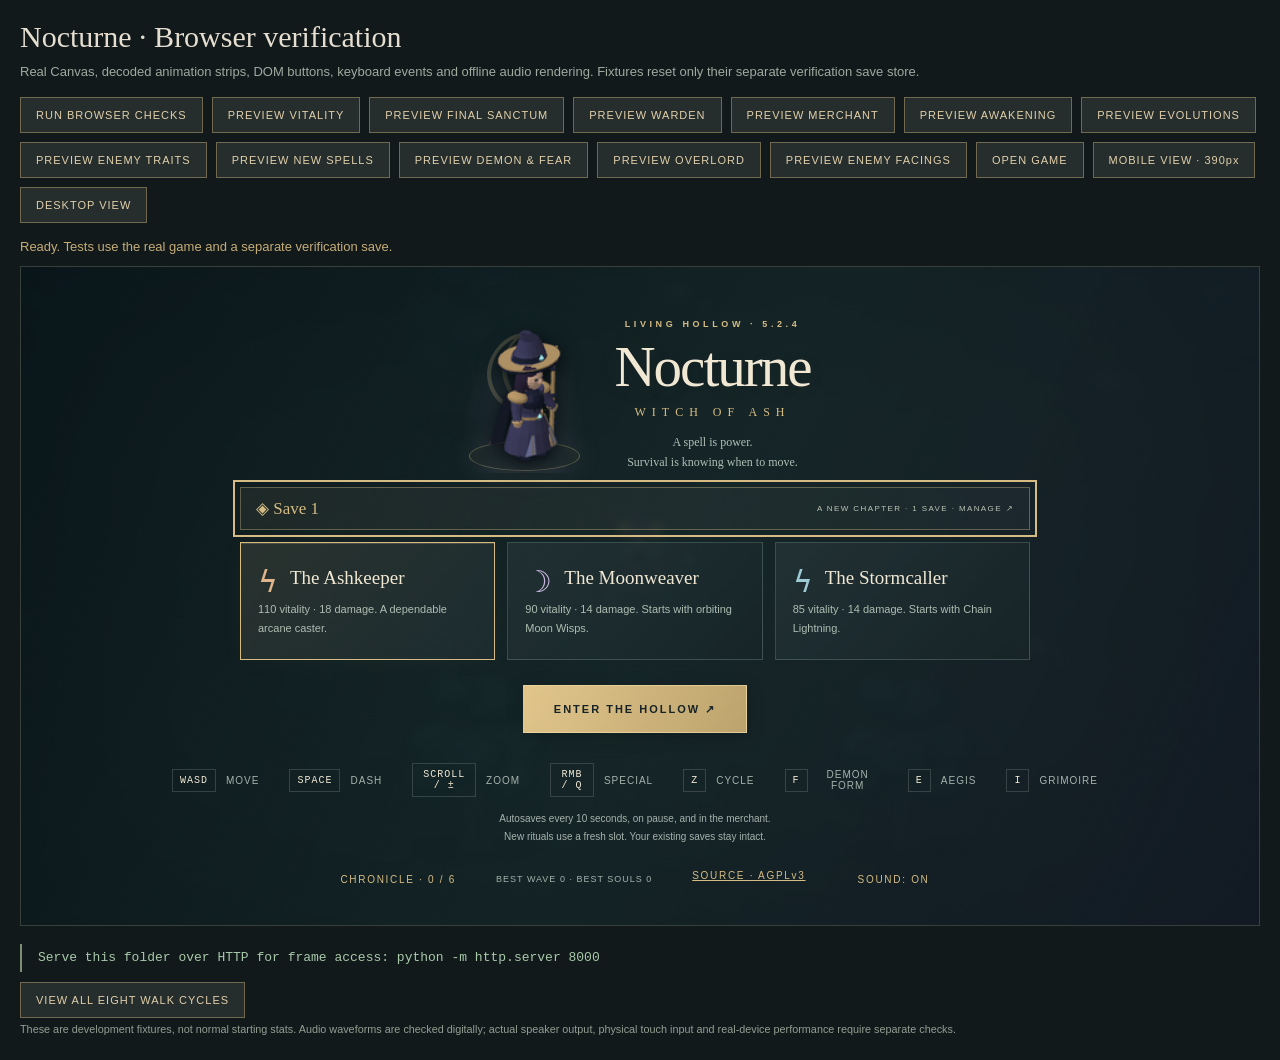
==== JSCanvasEdition/browser-tests.html @ c369306d "Version v5.2.4" ====
<!doctype html>
<html lang="en">
<meta charset="utf-8">
<meta name="viewport" content="width=device-width,initial-scale=1">
<title>Nocturne — Browser Verification</title>
<style>
*{box-sizing:border-box}body{margin:0;padding:20px;background:#12191b;color:#e5ded0;font:13px/1.6 Arial,sans-serif}main{max-width:1240px;margin:auto}h1{font:30px Georgia;margin:0 0 5px}p{color:#9fa99f;margin:8px 0}button,a{font:11px Arial;letter-spacing:1px;border:1px solid #c5ac7777;color:#e2cfaa;background:#252e2d;padding:11px 15px;cursor:pointer;text-decoration:none}button:disabled{opacity:.4;cursor:wait}button:focus-visible,a:focus-visible{outline:2px solid #d4b879;outline-offset:3px}.actions{display:flex;gap:9px;flex-wrap:wrap;margin:14px 0}iframe{display:block;width:100%;height:660px;border:1px solid #75826c55;background:#182020}#results{border-left:2px solid #7c8e76;padding:4px 16px;margin:18px 0;color:#a8c9aa;white-space:pre-wrap}#status{color:#c5ac77}small{color:#929f92}@media(max-width:700px){body{padding:12px}iframe{height:700px}}
</style>
<main>
<h1>Nocturne · Browser verification</h1>
<p>Real Canvas, decoded animation strips, DOM buttons, keyboard events and offline audio rendering. Fixtures reset only their separate verification save store.</p>
<div class="actions"><button id="run" disabled>RUN BROWSER CHECKS</button><button data-scene="vitality" disabled>PREVIEW VITALITY</button><button data-scene="sanctum" disabled>PREVIEW FINAL SANCTUM</button><button data-scene="boss" disabled>PREVIEW WARDEN</button><button data-scene="shop" disabled>PREVIEW MERCHANT</button><button data-scene="level" disabled>PREVIEW AWAKENING</button><button data-scene="evolved" disabled>PREVIEW EVOLUTIONS</button><button data-scene="enemies" disabled>PREVIEW ENEMY TRAITS</button><button data-scene="spells" disabled>PREVIEW NEW SPELLS</button><button data-scene="demon" disabled>PREVIEW DEMON & FEAR</button><button data-scene="overlord" disabled>PREVIEW OVERLORD</button><button data-scene="directions" disabled>PREVIEW ENEMY FACINGS</button><a href="index.html">OPEN GAME</a><button id="mobile-view">MOBILE VIEW · 390px</button><button id="desktop-view">DESKTOP VIEW</button></div>
<p id="status" role="status">Loading the game…</p>
<iframe id="arena" src="index.html#verification" title="Nocturne game verification frame"></iframe>
<pre id="results" aria-live="polite">Serve this folder over HTTP for frame access: python -m http.server 8000</pre>
<p><a href="walking-preview.gif" target="_blank" rel="noopener">VIEW ALL EIGHT WALK CYCLES</a></p>
<small>These are development fixtures, not normal starting stats. Audio waveforms are checked digitally; actual speaker output, physical touch input and real-device performance require separate checks.</small>
</main>
<script>
'use strict';
const frame=document.getElementById('arena'),run=document.getElementById('run'),status=document.getElementById('status'),output=document.getElementById('results');
let g,N,doc,win;
function setup(){
  g.reducedMotion=false;
  g.reset('moon');g.player.hp=g.player.maxHp=1000;g.player.gold=250;
  g.wave=5;g.waveDuration=50;g.waveTime=10;
  g.player.level=30;g.player.weapons=Object.fromEntries(N.SPELL_IDS.map(id=>[id,4]));
  g.player.relics=Object.fromEntries(Object.values(N.WEAPONS).map(w=>[w.relic,true]));
  g.enemies.length=0;g.hash.clear();g.combat.clear();g.state='playing';g.ui.hide();
}
function present(scene){
  setup();
  if(['demon','overlord','directions'].includes(scene)){
    g.wave=10;g.player.level=100;g.player.progress.demonTime=scene==='demon'?8:0;g.player.progress.essence=67;g.player.progress.special='soulstorm';
    const types=scene==='overlord'?['overlord','slime','slime','cultist','wraith','reaper']:['slime','skeleton','gargoyle','hound','cultist','wraith','reaper','warden'];
    types.forEach((type,i)=>{const a=i*Math.PI*2/types.length,e=new N.Enemy(g,type,Math.cos(a)*235,Math.sin(a)*155,++g.nextId,false,{level:type==='overlord'?118:60+i*3,tier:'regular',trait:'none'});e.phase=i*.7;e.gait=i*.6;e.terrified=scene==='demon'&&!e.boss;e.facing=['E','SE','S','SW','W','NW','N','NE'][i%8];e.moving=true;g.enemies.push(e);g.hash.insert(e);if(e.boss){g.boss=e;g.bossSpawned=true;}});
    if(scene==='demon'){g.abilities.begin();g.abilities.charge=1;g.combat.effect('slash',0,0,0,Math.PI,220,'#efb9da',.7);}
    g.state='paused';g.ui.hide();
  }
  else if(scene==='shop'){g.wave=4;g.ui.openShop();}
  else if(scene==='level'){g.player.weapons.nova=1;g.player.pendingLevels=1;g.ui.afterLevel='playing';g.ui.levelUp();}
  else if(scene==='enemies'||scene==='spells'){
    g.wave=9;g.player.level=15;g.boss=null;
    ['slime','skeleton','gargoyle','hound','cultist','skeleton'].forEach((type,i)=>{const e=new N.Enemy(g,type,Math.cos(i*1.03)*235,Math.sin(i*1.03)*150,++g.nextId,i===2,{level:[8,14,18,13,16,10][i],tier:i===2?'veteran':i===0?'fodder':'regular',trait:['none','armored','volatile','swift','mending','none'][i]});e.maxHp=e.hp=1200;if(i===3){e.windup=.4;e.chargeX=-1;}if(i===4)e.castTimer=.22;if(i===1)e.hitSquash=.08;g.enemies.push(e);g.hash.insert(e);});
    if(scene==='spells'){g.combat.meteor();g.combat.lance();g.combat.thorn();g.combat.rift();g.combat.areas.active.forEach(a=>a.age=a.kind==='meteor'?.42:.6);g.player.cast();}
    g.state='paused';g.ui.hide();
  }
  else{
    const boss=new N.Enemy(g,'warden',g.player.x+210,g.player.y-45,++g.nextId);g.enemies.push(boss);g.boss=boss;g.bossSpawned=true;
    for(let i=0;i<7;i++)g.enemies.push(new N.Enemy(g,i%2?'cultist':'hound',Math.cos(i)*240,Math.sin(i)*170,++g.nextId,i===0));
    for(const e of g.enemies)g.hash.insert(e);
    g.combat.hazard(-115,100,72,1.1,15,1.4);g.combat.hazards.active[0].age=.75;
    if(scene==='evolved'){g.combat.lightning();g.combat.nova();g.combat.updateWisps();}
    g.state='paused';g.ui.hide();
  }
  if(scene==='vitality'){g.state='playing';g.player.hp=40;g.player.maxHp=110;g.player.invulnerable=0;g.player.hurt(25);g.player.heal(5);g.state='paused';}
  if(scene==='sanctum'){g.state='playing';g.sanctum=null;g.boss=null;g.enemies=[];g.waveTime=g.waveDuration;N.Sanctum.create(g);g.player.x=g.sanctum.x-160;g.player.y=g.sanctum.y;N.Sanctum.update(g);g.boss.spawnDelay=0;g.boss.guardian.cooldown=0;N.FinalGuardian.begin(g,g.boss);g.abilities.shield();g.camera.x=g.player.x;g.camera.y=g.player.y;g.state='paused';}
  g.needsDraw=true;g.draw();g.ui.hudFrame=3;g.ui.updateHUD();
  status.textContent=`Preview: ${scene}. Frozen fixtures keep the scene visible.`;
}
function key(code,type='keydown'){win.dispatchEvent(new win.KeyboardEvent(type,{code,bubbles:true,cancelable:true}));}
function check(condition,message){if(!condition)throw new Error(message);}
run.onclick=async()=>{
  run.disabled=true;
  g.save.data.slots=[g.save.slot(1)];g.save.data.activeSlotId=1;g.save.data.nextSlotId=2;g.save.write();
  const results=[];let passed=0,failed=0;
  const test=(name,fn)=>{try{fn();passed++;results.push('PASS '+name);}catch(error){failed++;results.push('FAIL '+name+' — '+error.message);}};
  const testAsync=async(name,fn)=>{try{await fn();passed++;results.push('PASS '+name);}catch(error){failed++;results.push('FAIL '+name+' — '+error.message);}};
  test('58 actual images decode',()=>check(Object.values(g.images).length===58&&Object.values(g.images).every(im=>im.naturalWidth>0),'Image decode failed'));
  test('starting coven buttons',()=>{g.ui.title();doc.querySelector('[data-coven="storm"]').click();doc.querySelector('#begin').click();check(g.player.coven==='storm'&&g.player.weapons.lightning===1,'Wrong starting witch');});
  test('real keyboard movement and dash',()=>{g.reset();key('KeyD');g.player.update(1/60);key('KeyD','keyup');check(g.player.x>0&&g.player.facing==='E','Movement failed');key('Space');key('Space','keyup');check(g.player.dashTimer>0&&g.stats.dashes===1,'Dash failed');});
  test('pause and resume buttons',()=>{key('Escape');check(g.state==='paused'&&doc.querySelector('#resume'),'Pause did not open');doc.querySelector('#resume').click();check(g.state==='playing','Resume failed');});
  test('three level cards apply exactly one gift',()=>{g.reset();g.addXP(8);g.ui.levelUp();check(doc.querySelectorAll('[data-choice]').length===3,'Expected 3 cards');doc.querySelector('[data-choice="0"]').click();check(g.player.pendingLevels===0&&g.player.upgrades.length===1,'Gift was lost or duplicated');});
  test('grimoire preserves pending choices',()=>{g.addXP(g.player.xpNeeded);g.ui.levelUp();const ids=g.ui.choices.map(c=>c.id).join(',');key('KeyI');check(doc.querySelectorAll('.spell-entry').length===12,'Missing spell descriptions');key('Escape');check(g.state==='levelup'&&ids===g.ui.choices.map(c=>c.id).join(','),'Cards changed while reading');doc.querySelector('[data-choice="0"]').click();});
  test('merchant lock survives real reroll click',()=>{g.player.gold=500;g.ui.openShop();doc.querySelector('[data-lock="0"]').click();const id=g.ui.slots[0].item.id,price=g.ui.slots[0].price;doc.querySelector('[data-reroll]').click();check(g.ui.slots[0].item.id===id&&g.ui.slots[0].price===price&&g.ui.slots[0].locked,'Lock failed');});
  test('real purchase button debits once and sells its slot',()=>{const before=g.player.gold,price=g.ui.slots[1].price;doc.querySelector('[data-buy="1"]').click();check(g.player.gold===before-price&&g.ui.slots[1].item===null,'Purchase failed');check(!doc.querySelector('[data-buy="1"]'),'Sold slot can still be bought');});
  test('merchant save survives reconstruction',()=>{if(!g.save.available)return;const gold=g.player.gold,id=g.ui.slots[0].item.id;g.save.data=new N.SaveStore().data;check(g.continueRun()&&g.state==='shop'&&g.player.gold===gold&&g.ui.slots[0].item.id===id,'Checkpoint mismatch');});
  test('start-next-wave DOM button',()=>{const wave=g.wave;doc.querySelector('[data-start]').click();check(g.wave===wave+1&&g.state==='playing'&&g.ui.overlay.hidden,'Wave did not begin');});
  test('all twelve evolved spells render with real canvas',()=>{setup();for(const id of Object.keys(g.player.weapons))check(g.player.evolved(id),'Missing evolution');const e=new N.Enemy(g,'warden',130,0,++g.nextId);g.enemies.push(e);g.hash.insert(e);g.combat.fire(e);g.combat.lightning();g.combat.nova();g.combat.updateWisps();g.combat.update(.016);g.draw();check(g.stats.damage>0,'Spells did not hit');});
  test('Warden health HUD and telegraph draw',()=>{present('boss');check(!doc.querySelector('#boss-hud').hidden&&doc.querySelector('#boss-hp').textContent.includes('/'),'Boss HUD missing');check(g.combat.hazards.active.length===1,'Hazard missing');});
  test('low quality and reduced motion controls',()=>{g.state='playing';g.ui.pause();const old=g.quality;doc.querySelector('#quality').click();check(g.quality!==old,'Quality unchanged');const reduced=g.reducedMotion;doc.querySelector('#effects').click();check(g.reducedMotion!==reduced,'Motion setting unchanged');});
  test('death summary preserves the same chapter and wave on retry',()=>{g.state='playing';const wave=g.wave;g.player.gold=101;g.die();check(doc.querySelector('.damage-report')&&doc.querySelector('#retry'),'Summary missing');doc.querySelector('#retry').click();check(g.wave===wave&&g.waveTime===0&&g.player.gold===50&&g.state==='playing','Retry failed');g.ui.title();doc.querySelector('#chronicle').click();check(doc.querySelectorAll('.achievement').length===6,'Chronicle missing');});
  test('eight-direction packed atlas clips draw correctly',()=>{
    g.reducedMotion=false;g.reset();
    for(const [direction,x,y] of [['N',0,-1],['NE',1,-1],['E',1,0],['SE',1,1],['S',0,1],['SW',-1,1],['W',-1,0],['NW',-1,-1]]){
      g.input.x=x;g.input.y=y;g.player.update(.09);const sheet=g.images['witch_atlas_'+direction];
      check(sheet.naturalWidth===2304&&sheet.naturalHeight===128,'Wrong strip dimensions');check(g.player.facing===direction&&g.player.walkFrame>=0,'Facing or frame failed');g.draw();
    }
    g.input.clear();g.player.update(.01);check(g.player.walkFrame===-1,'Idle did not return');
  });
  test('dash echoes, dust, corpse and new spell effects render',()=>{
    setup();g.player.dash();g.player.update(.016);g.combat.dust(10,20);
    const e=new N.Enemy(g,'skeleton',90,0,++g.nextId);g.combat.remains(e);
    for(const kind of ['muzzle','impact','rune','pickup'])g.combat.effect(kind,0,-20,0,0,22,'#ebd9b6',.4);
    g.draw();check(g.combat.remnants.active.length>=3,'Missing transient art');
  });
  test('real volume slider and ambience control persist',()=>{
    g.state='playing';g.ui.pause();const slider=doc.querySelector('#volume');check(slider,'Volume slider missing');slider.value='37';slider.dispatchEvent(new win.Event('input',{bubbles:true}));
    check(g.combat.audioEngine.volume===.37,'Volume was not applied');const old=g.combat.audioEngine.ambience;doc.querySelector('#ambience').click();check(g.combat.audioEngine.ambience!==old,'Ambience unchanged');
    if(g.save.available)check(new N.SaveStore().data.settings.volume===.37,'Volume was not saved');
  });
  test('reduced motion suppresses animated walking and dash ghosts',()=>{
    g.reducedMotion=true;g.state='playing';g.combat.clear();g.input.x=1;g.player.update(.1);g.combat.ghost(g.player);g.combat.dust(0,0);
    check(g.player.walkFrame===-1&&g.combat.remnants.active.length===0,'Motion preference was ignored');g.draw();g.input.clear();
  });
  test('save manager creates an independent slot without replacing the previous ritual',()=>{
    g.reset('storm');g.player.gold=71;g.checkpoint('wave');const old=g.save.active.id;g.ui.title();doc.querySelector('#saves').click();
    check(doc.querySelectorAll('.save-card').length===g.save.data.slots.length,'Slots missing');doc.querySelector('#new-save').click();
    check(g.save.active.id!==old&&g.save.data.checkpoint===null,'New slot reused the old world');
    doc.querySelector('#saves').click();doc.querySelector(`[data-select-save="${old}"]`).click();
    check(g.player.gold===71&&g.player.coven==='storm','Wrong ritual restored');
  });
  test('rename escapes markup and typing does not trigger game shortcuts',()=>{
    g.ui.pause();g.ui.title();g.ui.saves();const id=g.save.active.id;
    doc.querySelector(`[data-rename-save="${id}"]`).click();const input=doc.querySelector('#name-'+id);input.value='<b>Save WASD 1</b>';
    input.dispatchEvent(new win.KeyboardEvent('keydown',{code:'KeyI',bubbles:true}));check(g.state==='saves','Typing opened a game menu');
    doc.querySelector(`[data-apply-name="${id}"]`).click();check(doc.querySelector('.save-card.active h3').textContent==='<b>Save WASD 1</b>','Name changed');check(!doc.querySelector('.save-card.active h3 b'),'Name interpreted as markup');
    g.save.rename(id,'Save '+id);
  });
  test('camera buttons, zoom slider and scroll retain fixed spell ranges',()=>{
    g.reset();g.setZoom(1);g.ui.hudFrame=3;g.ui.updateHUD();doc.querySelector('#zoom-out').click();check(g.userZoom===.9,'Zoom out failed');
    doc.querySelector('#zoom-in').click();check(g.userZoom===1,'Zoom in failed');
    doc.querySelector('#game').dispatchEvent(new win.WheelEvent('wheel',{deltaY:100,cancelable:true}));check(g.userZoom===.92,'Scroll failed');
    g.ui.pause();const slider=doc.querySelector('#camera-zoom');slider.value='65';slider.dispatchEvent(new win.Event('input',{bubbles:true}));check(g.userZoom===.65,'Slider failed');
    check(N.BALANCE.boltRange===430,'Camera modified spell range');g.setZoom(1);
  });
  test('paused world snapshot restores foes, loot and active hazard clocks',()=>{
    g.reset();g.nextId=1;const enemy=new N.Enemy(g,'cultist',140,80,1);enemy.hp=17;g.enemies=[enemy];g.loot=[new N.Loot(g,'gold',50,60,3)];
    g.waveTime=12.5;g.combat.hazard(20,20,65,1.35,20,1.15);g.combat.hazards.active[0].age=.75;g.ui.pause();
    check(g.save.validCheckpoint(g.save.data.checkpoint),'Snapshot invalid');g.enemies=[];g.loot=[];g.combat.clear();g.continueRun();
    check(g.waveTime===12.5&&g.enemies[0].hp===17&&g.loot.length===1&&g.combat.hazards.active[0].age===.75,'World changed across load');
  });
  test('cast clip has arm poses, hurt priority and real canvas crops',()=>{
    g.reset();g.player.cast();check(g.player.animator.state==='cast','Cast clip missing');g.player.update(.09);check(g.player.animator.frame>=12,'Wrong clip crop');g.draw();
    g.player.invulnerable=0;g.player.hurt(1);g.player.cast();check(g.player.animator.state==='hurt','Cast interrupted a hurt pose');g.draw();
  });
  await testAsync('a real JSON backup file imports into a new slot',async()=>{
    g.reset();g.ui.pause();const slot=g.save.active,before=g.save.data.slots.length;
    const backup=JSON.stringify({schema:3,slots:[slot]});g.ui.saves();
    const input=doc.querySelector('#save-file'),transfer=new win.DataTransfer();transfer.items.add(new win.File([backup],'ritual.json',{type:'application/json'}));input.files=transfer.files;
    input.dispatchEvent(new win.Event('change',{bubbles:true}));
    for(let i=0;i<60&&g.save.data.slots.length===before;i++)await new Promise(resolve=>win.requestAnimationFrame(resolve));
    check(g.save.data.slots.length===before+1,'Backup did not create a slot');check(g.save.active.id!==slot.id,'Backup replaced its source slot');
    check(g.save.data.slots.find(s=>s.id===slot.id).checkpoint.player.gold===g.save.active.checkpoint.player.gold,'Imported finances changed');
  });
  test('level 14 offers Abyss Rift and learning activates it immediately',()=>{
    g.reset();g.player.level=14;g.player.pendingLevels=1;g.ui.afterLevel='playing';g.ui.levelUp();const index=g.ui.choices.findIndex(c=>c.weapon==='rift');check(index>=0,'New spell not offered');
    doc.querySelector(`[data-choice="${index}"]`).click();check(g.player.weapons.rift===1&&g.player.progress.equipped.includes('rift'),'Spell did not activate');
  });
  test('merchant refill replaces all sold slots with real purchasable stock',()=>{
    g.reset();g.player.level=40;g.player.gold=5000;g.ui.openShop();for(let i=0;i<4;i++)doc.querySelector(`[data-buy="${i}"]`).click();check(g.ui.slots.every(s=>!s.item),'Purchase did not clear slots');
    const before=g.player.gold,cost=g.ui.refillCost();doc.querySelector('[data-refill]').click();check(g.player.gold===before-cost&&g.ui.slots.every(s=>s.item),'Refill failed');check(doc.querySelectorAll('[data-buy]').length===4,'Refilled stock not rendered');
  });
  test('bestiary and all twelve spell entries render real enemy art and traits',()=>{
    g.state='shop';g.ui.toggleGrimoire();check(doc.querySelectorAll('.spell-entry').length===12,'Missing spells');check(doc.querySelectorAll('.bestiary-grid article').length===9,'Missing enemy families');check(doc.querySelectorAll('.trait-list p').length===4,'Missing trait descriptions');g.ui.toggleGrimoire();
  });
  test('enemy state atlases and new spell areas render on Canvas',()=>{
    present('spells');check(g.combat.areas.active.length>=3,'New spell fields missing');check(g.combat.effects.active.some(e=>e.kind==='lance'),'Beam missing');
    for(const e of g.enemies)check(g.images['enemy_atlas_'+e.type].naturalWidth===3168,'Enemy atlas wrong');g.draw();
  });
  test('all twelve learned spells coexist without an active spell limit',()=>{
    g.reset();g.player.level=40;for(const id of N.SPELL_IDS)g.player.upgradeWeapon(id);check(g.player.progress.equipped.length===12,'An active spell limit remains');
    g.player.damage=2000;g.player.projectileCount=40;g.player.attackInterval=.02;g.checkpoint('wave');check(g.continueRun(),'Large build did not load');check(g.player.damage===2000&&g.player.projectileCount===40&&g.player.attackInterval===.02,'Stats were capped on load');
  });
  test('level 100 encounter distribution matches 80 / 15 / 5 with correct bands',()=>{
    g.reset();g.player.level=100;g.wave=20;const counts={fodder:0,regular:0,veteran:0};
    for(let i=0;i<100;i++){const e=N.EnemyDirector.roll(g,i);counts[e.tier]++;if(e.tier==='fodder')check(e.level>=50&&e.level<=70,'Swarm too strong');if(e.tier==='veteran')check(e.level>=105&&e.level<=110,'Veteran band wrong');}
    check(counts.fodder===80&&counts.regular===15&&counts.veteran===5,'Distribution mismatch');
  });
  test('real right-pointer handlers charge and release an aimed slash',()=>{
    g.reset();g.player.critChance=0;const e=new N.Enemy(g,'gargoyle',120,0,++g.nextId);e.maxHp=e.hp=10000;g.enemies=[e];
    const canvas=doc.querySelector('#game'),r=canvas.getBoundingClientRect();canvas.dispatchEvent(new win.PointerEvent('pointerdown',{button:2,clientX:r.left+r.width*.8,clientY:r.top+r.height*.5,bubbles:true,cancelable:true}));
    check(g.abilities.charging,'Right-click did not charge');g.abilities.update(1.2);win.dispatchEvent(new win.PointerEvent('pointerup',{button:2,bubbles:true}));
    check(!g.abilities.charging&&g.player.progress.specialRemaining>0&&e.hp<10000,'Slash did not release');g.draw();
  });
  test('Q instant special and Z cycle respect shared cooldown',()=>{
    g.reset();g.player.level=16;key('KeyZ');key('KeyZ','keyup');check(g.player.progress.special==='frostfall','Cycle wrong');key('KeyQ');key('KeyQ','keyup');const recovery=g.player.progress.specialRemaining;check(recovery>0,'Q did not cast');key('KeyZ');key('KeyZ','keyup');key('KeyQ');key('KeyQ','keyup');check(g.player.progress.specialRemaining===recovery,'Switch bypassed recovery');
  });
  test('grimoire equips unlocked directed rituals through real buttons',()=>{
    g.reset();g.player.level=16;g.ui.toggleGrimoire();check(doc.querySelectorAll('[data-special]').length===3,'Missing rituals');doc.querySelector('[data-special="soulstorm"]').click();check(g.player.progress.special==='soulstorm'&&g.state==='grimoire','Equip failed');g.ui.toggleGrimoire();
  });
  test('Demon Witch form renders and frightens normal foes, bosses resist',()=>{
    present('demon');g.state='playing';const e=g.enemies.find(e=>!e.boss),boss=g.enemies.find(e=>e.boss),before=win.Nocturne.dist2(e,g.player);e.update(.1);boss.update(.1);check(e.terrified&&win.Nocturne.dist2(e,g.player)>before,'Fear did not reverse pursuit');check(!boss.terrified,'Boss fled');g.state='paused';g.draw();g.ui.hudFrame=3;g.ui.updateHUD();check(doc.querySelector('#form-label').textContent==='DEMON WITCH','Form meter missing');
  });
  test('Overlord model, crown HUD and minion portals draw correctly',()=>{
    present('overlord');g.boss.summonTimer=0;g.boss.update(.1);check(g.enemies.filter(e=>e.tier==='minion').length>=3,'Minions missing');g.ui.hudFrame=3;g.ui.updateHUD();check(doc.querySelector('#boss-phase').textContent==='ASH OVERLORD','Wrong boss label');g.draw();
  });
  test('new directed projectile spells render and preserve sources on reload',()=>{
    setup();g.combat.clear();const e=new N.Enemy(g,'warden',160,0,++g.nextId);e.hp=e.maxHp=1e8;g.enemies=[e];g.hash.clear();g.hash.insert(e);
    for(const id of ['rapid','cannon','burst','glacier'])g.combat.directedSpell(id);check(new Set(g.combat.projectiles.active.map(b=>b.source)).size===4,'Missing spell family');g.player.progress.demonTime=4;g.player.progress.specialRemaining=2;g.checkpoint('wave');check(g.continueRun(),'Save failed');check(g.player.progress.demonTime===4&&g.player.progress.specialRemaining===2,'Timers reset');g.draw();
  });
  await testAsync('idle audio is silent with ambience off and has no looping noise source',async()=>{
    const context=new win.OfflineAudioContext(2,11025,22050),engine=new N.AudioEngine(g);engine.setEnabled(true);engine.attach(context);engine.setAmbience(false);engine.transport(true);
    check(engine.ambientSources.every(node=>!node.loop),'Looping noise exists');const buffer=await context.startRendering();check(buffer.getChannelData(0).every(value=>Math.abs(value)<1e-8),'Idle audio contains noise');engine.dispose();
  });
  test('5.1 jewels bank without auto-transforming',()=>{g.reset();g.abilities.jewel(425);check(g.player.progress.essence===425&&g.player.progress.demonTime===0,'Banking failed');g.ui.hudFrame=3;g.ui.updateHUD();check(doc.querySelector('#form-text').textContent.includes('4 CHARGES'),'Stack counter missing');});
  test('5.1 real F key spends complete charges and applies stacked form',()=>{key('KeyF');key('KeyF','keyup');check(g.player.progress.essence===25&&g.player.progress.demonDuration===36&&g.player.progress.demonPower===2.4,'Manual form failed');});
  test('5.1 real UNLEASH button activates without auto-spending',()=>{g.reset();g.abilities.jewel(200);g.ui.hudFrame=3;g.ui.updateHUD();doc.querySelector('#demon-button').click();check(g.player.progress.demonTime===20&&g.player.progress.essence===0,'Unleash click failed');});
  test('5.1 health feedback stays readable in reduced motion and low quality',()=>{present('vitality');g.quality='low';g.reducedMotion=true;g.draw();check(g.player.healthEvents.some(e=>e.kind==='hurt')&&g.player.healthEvents.some(e=>e.kind==='heal'),'Missing health cues');g.ui.hudFrame=3;g.ui.updateHUD();check(doc.querySelector('#health-text').style.color!=='','Low health HUD missing');});
  test('5.1 timer creates sanctum and cannot open merchant early',()=>{g.reset();g.waveTime=g.waveDuration;g.update(.01);check(g.sanctum?.phase==='waiting'&&g.state==='playing'&&!g.boss,'Timer skipped hunt');g.draw();g.ui.hudFrame=3;g.ui.updateHUD();check(doc.querySelector('#timer').textContent==='SEEK SEAL','Objective missing');});
  test('5.1 entering sanctum summons one guardian; defeat opens merchant',()=>{g.player.x=g.sanctum.x;g.player.y=g.sanctum.y;g.update(.01);check(g.sanctum.phase==='fighting'&&g.enemies.filter(e=>e.boss).length===1,'Guardian missing or duplicated');g.boss.spawnDelay=0;g.boss.hit(1e9);g.update(.01);check(['shop','levelup'].includes(g.state),'Guardian did not finish wave');});
  test('5.1 sanctum and stacked form survive local save reconstruction',()=>{g.reset();g.abilities.jewel(425);g.abilities.transform();g.waveTime=g.waveDuration;g.update(.01);const x=g.sanctum.x;g.checkpoint('wave');check(g.continueRun()&&g.sanctum.x===x&&g.player.progress.demonDuration===36&&g.player.progress.essence===25,'World/form restore failed');});
  test('5.1 sanctum marker fits inside minimap and draws at both zoom extremes',()=>{for(const zoom of [.65,1.55]){g.setZoom(zoom);g.zoomFactor=zoom;g.applyZoom();const r=N.radarLayout(g),px=r.size/2+(g.sanctum.x-g.player.x)*r.scale,py=r.size/2+(g.sanctum.y-g.player.y)*r.scale;check(px>6&&px<r.size-6&&py>6&&py<r.size-6,'Objective clipped');g.draw();}});
  test('5.1.1 keyboard E raises the shield and HUD shows its charge',()=>{g.reset();key('KeyE');key('KeyE','keyup');g.ui.hudFrame=3;g.ui.updateHUD();check(g.player.progress.aegis>0&&doc.querySelector('#shield-button').disabled,'Shield missing');check(doc.querySelector('#shield-text').textContent.includes('SHIELD'),'Shield HUD missing');});
  test('5.1.1 real AEGIS button activates and cannot bypass recovery',()=>{g.reset();g.ui.hudFrame=3;g.ui.updateHUD();doc.querySelector('#shield-button').click();const value=g.player.progress.aegis;doc.querySelector('#shield-button').click();check(g.player.progress.aegis===value&&g.stats.shields===1,'Shield refreshed early');});
  test('5.1.2 every final sanctum budgets a whole-build Sovereign',()=>{g.reset();g.waveTime=g.waveDuration;N.Sanctum.create(g);g.player.x=g.sanctum.x;g.player.y=g.sanctum.y;N.Sanctum.update(g);const b=g.boss,dps=Math.exp(N.Difficulty.assess(g.player).logDps);check(b.guardian?.schema===3&&b.maxHp/dps>=32&&b.maxHp/dps<=47.01,'Wrong guardian budget');g.draw();});
  test('5.1.2 Sovereign warning and separate ward HUD render',()=>{const b=g.boss;b.spawnDelay=0;N.FinalGuardian.begin(g,b);g.draw();g.ui.hudFrame=3;g.ui.updateHUD();check(doc.querySelector('#boss-phase').textContent.includes('WARNING'),'Attack warning missing');b.guardian.action=null;b.guardian.windup=0;b.guardian.ward=b.guardian.wardMax/2;b.guardian.wardTime=2;g.ui.hudFrame=3;g.ui.updateHUD();check(!doc.querySelector('#guardian-ward').hidden,'Boss shield bar missing');g.draw();});
  test('5.1.2 shop power influences threat without changing the actual wave',()=>{g.reset();const wave=g.wave,before=N.Difficulty.assess(g.player).rating;g.player.damage*=10;g.player.projectileCount=8;N.Difficulty.start(g);g.ui.openShop();check(N.Difficulty.assess(g.player).rating>before&&g.wave===wave,'Power calculation failed');check(doc.querySelector('.stat-strip').textContent.includes('POWER'),'Merchant power missing');g.state='playing';g.ui.hide();g.draw();});
  test('5.1.2 new guardian warnings render through real Canvas',()=>{g.reset();g.waveTime=g.waveDuration;N.Sanctum.create(g);g.player.x=g.sanctum.x;g.player.y=g.sanctum.y;N.Sanctum.update(g);for(const index of [4,5,6]){g.boss.guardian.next=index;N.FinalGuardian.begin(g,g.boss);g.draw();g.boss.guardian.windup=0;N.FinalGuardian.cast(g,g.boss);g.draw();}check(g.boss.guardian.next===7,'New powers missing');});
  test('5.1.1 death Retry click keeps slot, build and wave while charging gold once',()=>{g.reset();g.wave=4;g.player.gold=101;g.player.weapons.bolt=7;const slot=g.save.active.id;g.die();check(g.save.validCheckpoint(g.save.data.checkpoint),'Recovery checkpoint invalid');doc.querySelector('#retry').click();check(g.wave===4&&g.waveTime===0&&g.player.gold===50&&g.player.weapons.bolt===7&&g.save.active.id===slot,'Recovery lost progress');check(!g.retryWave()&&g.player.gold===50,'Retry charged twice');});
  test('5.1.1 returning to title and Continue resumes a saved recovery',()=>{g.player.gold=81;g.die();doc.querySelector('#coven').click();doc.querySelector('#continue').click();check(g.player.gold===40&&g.wave===4&&g.waveTime===0&&g.player.hp===g.player.maxHp,'Saved recovery failed');});
  test('5.1.3 casting seal appears in HUD, disables special and preserves real shield button',()=>{g.reset();N.Warfare.silence(g);g.ui.hudFrame=3;g.ui.updateHUD();check(doc.querySelector('#special-button').disabled&&doc.querySelector('#special-text').textContent.includes('SEALED'),'Seal status missing');doc.querySelector('#shield-button').click();check(g.player.progress.aegis>0,'Aegis unavailable while sealed');g.draw();});
  test('5.1.3 strong guardian renders all eleven attack intents with real ritual atlases',()=>{g.reset();Object.assign(g.player,{level:30,damage:600,attackInterval:.1,projectileCount:16,maxHp:500,hp:500,armor:2});Object.assign(g.player.weapons,{rapid:4,cannon:3,lightning:4});N.Difficulty.start(g);g.waveTime=g.waveDuration;N.Sanctum.create(g);g.player.x=g.sanctum.x;g.player.y=g.sanctum.y;N.Sanctum.update(g);g.boss.spawnDelay=0;const seen=new Set();for(let i=0;i<11;i++){g.combat.clear();g.boss.guardian.next=i;N.FinalGuardian.begin(g,g.boss);seen.add(g.boss.guardian.action);g.boss.hitSquash=.12;g.draw();}check(seen.size===11&&g.images.enemy_ritual_overlord.naturalWidth>0,'Rituals missing');});
  test('5.1.3 Overlord reinforcements save the correct primary guardian',()=>{const id=g.boss.id;g.summonMinions(g.boss);check(g.enemies.some(e=>e.summonedBy&&e.type==='overlord'),'Commander missing');g.checkpoint('wave');check(g.continueRun()&&g.boss.id===id,'Primary guardian changed');g.draw();});
  test('5.1.3 outer seal is visible in the phase HUD',()=>{g.player.x=g.sanctum.x+g.sanctum.radius+200;N.FinalGuardian.update(g,g.boss,.01);g.ui.hudFrame=3;g.ui.updateHUD();check(doc.querySelector('#boss-phase').textContent.includes('OUTER SEAL'),'Outer seal missing');g.draw();});
  test('5.2 grimoire draws a read-only current-costume portrait',()=>{g.reset();g.player.level=160;for(const id of N.SPELL_IDS)g.player.weapons[id]=8;g.player.progress.demonTime=5;g.player.progress.demonPower=3;const x=g.player.x,y=g.player.y;g.ui.toggleGrimoire();const c=doc.querySelector('#regalia-preview');check(c?.width===300&&c.height===320,'Portrait missing');check(c.getContext('2d').getImageData(0,0,300,320).data.some((v,i)=>i%4===3&&v>0),'Portrait is blank');check(g.player.x===x&&g.player.y===y,'Portrait moved player');g.ui.toggleGrimoire();});
  test('5.2 all twelve equipment parts and eleven ritual regions coexist',()=>{check(N.Appearance.player(g.player).spells.length===12,'Missing visible spell kit');check(win.NOCTURNE_RITUAL_ATLAS.columns===33&&g.images.demon_atlas_S.naturalWidth>0,'New atlases missing');g.quality='low';g.reducedMotion=true;g.draw();});
  await testAsync('all 38 sound recipes render distinct, non-silent finite waveforms',async()=>{
    check(win.OfflineAudioContext,'Offline Web Audio unavailable');const signatures=new Set();
    for(const kind of Object.keys(N.AudioEngine.SOUNDS)){
      const context=new win.OfflineAudioContext(2,33075,22050),engine=new N.AudioEngine(g);engine.setEnabled(true);engine.attach(context);
      check(engine.play(kind),'Recipe did not schedule: '+kind);const buffer=await context.startRendering(),samples=buffer.getChannelData(0);
      let energy=0,peak=0,hash=2166136261;
      for(let i=0;i<samples.length;i++){const value=samples[i];check(Number.isFinite(value),'Invalid audio sample');energy+=value*value;peak=Math.max(peak,Math.abs(value));if(i%23===0)hash=Math.imul(hash^Math.round(value*1e7),16777619);}
      check(Math.sqrt(energy/samples.length)>1e-6,'Silent effect: '+kind);check(peak<=1,'Clipping: '+kind);signatures.add(hash);engine.dispose();
    }
    check(signatures.size===38,'Sound recipes produced duplicate waveforms');
  });
  test('5.2.2 right-click stays suppressed after a charging level-up',()=>{
    setup();g.player.progress.specialRemaining=0;g.abilities.begin();check(g.abilities.charging,'Charge did not start');
    g.player.pendingLevels=1;g.ui.afterLevel='playing';g.ui.levelUp();
    const choice=doc.querySelector('[data-choice]')||doc.querySelector('.choice');check(choice,'Level choice missing');
    const event=new win.MouseEvent('contextmenu',{bubbles:true,cancelable:true,button:2});
    choice.dispatchEvent(event);check(event.defaultPrevented,'Native context menu was not blocked above the canvas');
    const editable=doc.createElement('textarea');doc.body.append(editable);
    const editEvent=new win.MouseEvent('contextmenu',{bubbles:true,cancelable:true,button:2});editable.dispatchEvent(editEvent);editable.remove();check(!editEvent.defaultPrevented,'Editable clipboard menu was blocked');
    check(!g.abilities.charging,'Charge survived the level-up modal');
  });
  test('5.2.2 radar clamps distant targets while retaining local scale',()=>{
    setup();const before=N.radarLayout(g).scale;g.sanctum={x:1e9,y:-1e9,radius:330,phase:'waiting'};
    const layout=N.radarLayout(g),point=N.radarPoint(g,g.sanctum,layout);check(layout.scale===before&&point.offscreen,'Distant target collapsed map scale');
    check(point.x>=layout.x&&point.x<=layout.x+layout.size&&point.y>=layout.y&&point.y<=layout.y+layout.size,'Target left the minimap');g.draw();
  });
  test('5.2.3 automatic fire uses satellite origins and leaves body animation alone',()=>{
    setup();const p=g.player;p.weapons.rapid=p.weapons.cannon=8;p.projectileCount=1;g.time=2;
    g.enemies=[new N.Enemy(g,'warden',p.x+220,p.y,++g.nextId)];g.combat.clear();p.castTimer=0;p.animator.play('walk',{restart:true});
    for(const id of ['rapid','cannon']){const origin=N.Orbitals.origin(p,id);g.combat.directedSpell(id);const shot=g.combat.projectiles.active.find(b=>b.source===id);check(shot&&shot.x===origin.x&&shot.y===origin.y,'Wrong satellite muzzle: '+id);}
    check(p.castTimer===0&&p.animator.state==='walk','Automatic gun interrupted movement');g.draw();
    g.abilities.cancel();p.progress.specialRemaining=0;g.abilities.begin();g.abilities.release();check(p.castTimer>0&&p.animator.state==='cast','Deliberate special lost its gesture');
  });
  test('5.2.3 common emitters, speed cloth and rank colours render on real Canvas',()=>{
    setup();const e=new N.Enemy(g,'cultist',240,0,++g.nextId,false,{level:80,tier:'veteran',trait:'armored'});g.enemies=[e];g.combat.enemyShot(e.x,e.y,0,0,170,1,e,'hostile');const origin=N.Orbitals.origin(e,'hostile'),b=g.combat.hostile.active.at(-1);check(b.x===origin.x&&b.y===origin.y,'Hostile muzzle mismatch');
    const p=g.player;p.moving=true;p.speed=1400;g.reducedMotion=false;check(N.Motion.profile(p).strength>1,'Fast cloth did not strengthen');g.draw();check(N.Orbitals.cacheSize()>0&&N.Orbitals.cacheSize()<=160,'Satellite cache is unbounded or unused');
    check(N.Orbitals.color('cannon',1)!==N.Orbitals.color('cannon',5),'Rank colours are identical');g.reducedMotion=true;check(N.Motion.profile(p).strength===0,'Reduced motion did not stop cloth');g.draw();
  });
  test('5.2.4 allied and hostile field identities stay distinct on real Canvas',()=>{
    setup();g.combat.clear();g.combat.addArea('thorn',-75,0,100,.1,3,10);g.combat.addArea('rift',75,0,95,.2,2,10);g.combat.hazard(0,30,100,1,10,.3);g.draw();
    check(N.Fields.info(g.combat.areas.active[0]).effect==='DAMAGE + SLOW','Green field described as healing');check(N.Fields.info(g.combat.hazards.active[0],true).team==='DANGER','Enemy ownership missing');
    g.ui.toggleGrimoire();check(doc.querySelector('.field-guide')?.textContent.includes('does not heal'),'Field guide is missing');g.ui.toggleGrimoire();
  });
  test('5.2.4 dense allied fields preserve all real effects and every hostile warning',()=>{
    setup();g.combat.clear();for(let i=0;i<1500;i++)g.combat.addArea('thorn',i%7,i%9,100,.1,3,10);g.combat.hazard(0,0,180,.8,10,.3,{kind:'ring',inner:120,angle:0,gap:1});
    const before=JSON.stringify(g.combat.areas.active);g.quality='low';g.draw();check(N.Fields.plan(g).length<=6,'Friendly detail cap missing');check(g.combat.hazards.active.length===1&&JSON.stringify(g.combat.areas.active)===before,'Rendering removed real damage effects');
    check(!N.Fields.contains(g.combat.hazards.active[0],{x:150,y:0,radius:1}),'Open shock gap is marked unsafe');
  });
  test('5.2.4 each automatic school has its own animated mechanism and quality-safe origin',()=>{
    setup();check(new Set(N.SPELL_IDS.map(id=>N.Orbitals.behaviour(id).mode)).size===12,'Schools share a generic mechanism');
    const p=g.player;g.time=2;const before=N.Orbitals.origin(p,'cannon');g.reducedMotion=true;g.quality='low';const after=N.Orbitals.origin(p,'cannon');check(before.x===after.x&&before.y===after.y,'Quality changed the shot origin');g.draw();
  });
  output.textContent=results.join('\n')+`\n\n${passed} passed; ${failed} failed.`;status.textContent=`Browser checks: ${passed} passed; ${failed} failed.`;
  present('boss');status.textContent=`Browser checks: ${passed} passed; ${failed} failed. Warden fixture shown below.`;
  run.disabled=false;
};
document.getElementById('mobile-view').onclick=()=>{frame.style.width='390px';frame.style.maxWidth='100%';frame.style.height='760px';};
document.getElementById('desktop-view').onclick=()=>{frame.style.width='100%';frame.style.height='660px';};
for(const b of document.querySelectorAll('[data-scene]'))b.onclick=()=>present(b.dataset.scene);
frame.onload=()=>{
  let attempts=0;
  function ready(){
    try{
      win=frame.contentWindow;N=win.Nocturne;g=N?.game;doc=frame.contentDocument;
      if(g){run.disabled=false;for(const b of document.querySelectorAll('[data-scene]'))b.disabled=false;status.textContent='Ready. Tests use the real game and a separate verification save.';return;}
    }catch{status.textContent='Frame access requires HTTP. Serve this folder locally, then reload.';return;}
    if(attempts++<240)requestAnimationFrame(ready);else status.textContent='Game did not load; inspect the frame for an error.';
  }
  ready();
};
</script>
</html>
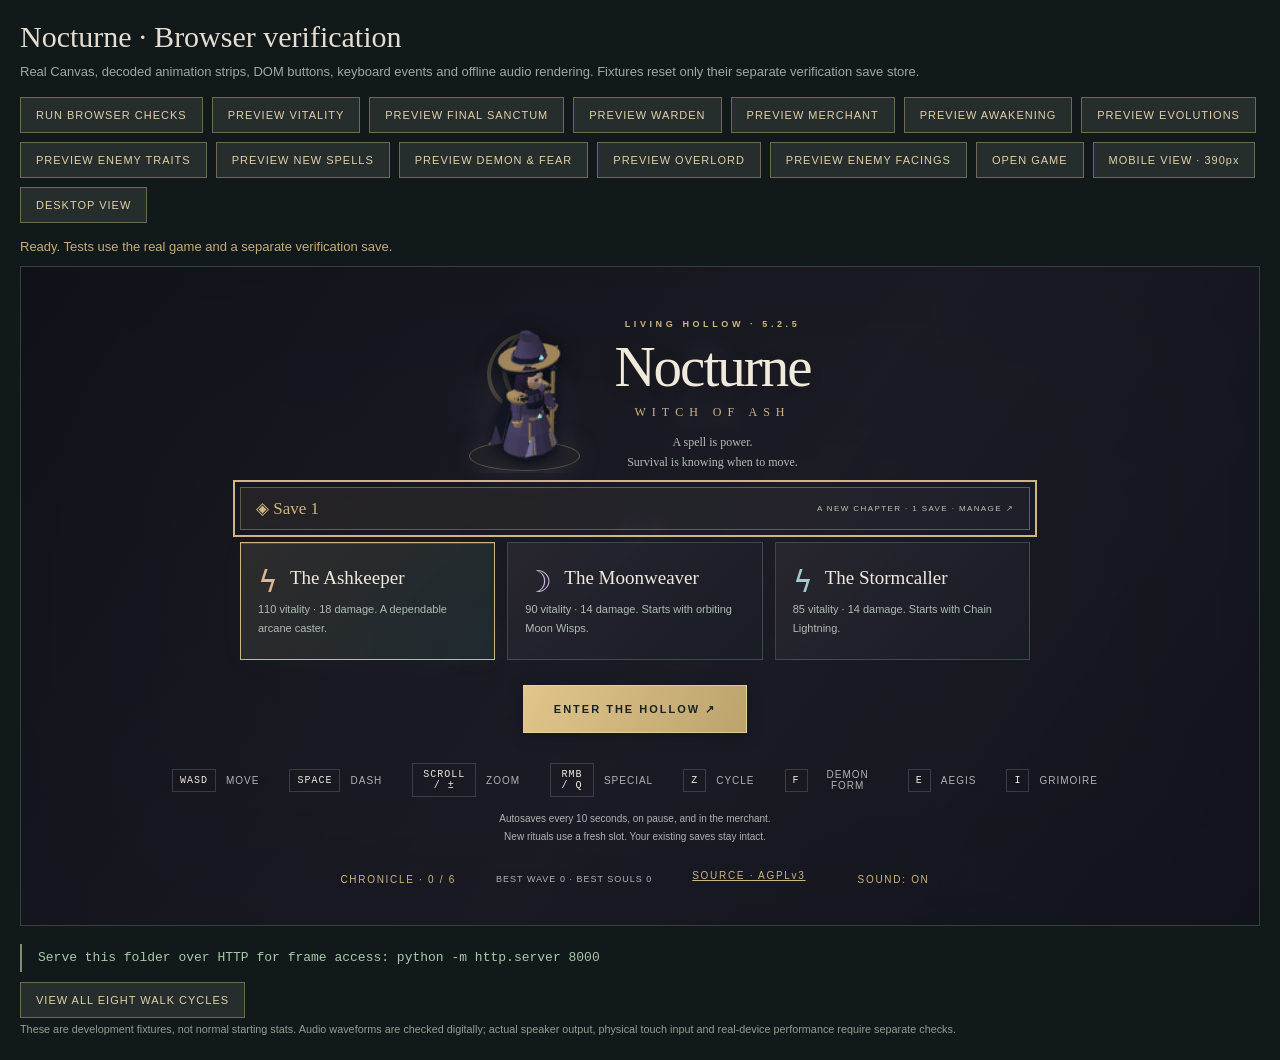
==== commit 9b09ef87: "Version v5.2.5" ====
--- a/JSCanvasEdition/browser-tests.html
+++ b/JSCanvasEdition/browser-tests.html
@@ -66,7 +66,7 @@
   const results=[];let passed=0,failed=0;
   const test=(name,fn)=>{try{fn();passed++;results.push('PASS '+name);}catch(error){failed++;results.push('FAIL '+name+' — '+error.message);}};
   const testAsync=async(name,fn)=>{try{await fn();passed++;results.push('PASS '+name);}catch(error){failed++;results.push('FAIL '+name+' — '+error.message);}};
-  test('58 actual images decode',()=>check(Object.values(g.images).length===58&&Object.values(g.images).every(im=>im.naturalWidth>0),'Image decode failed'));
+  test('55 active images decode (9 unused legacy walk strips stay unloaded)',()=>check(Object.values(g.images).length===55&&Object.values(g.images).every(im=>im.naturalWidth>0),'Image decode failed'));
   test('starting coven buttons',()=>{g.ui.title();doc.querySelector('[data-coven="storm"]').click();doc.querySelector('#begin').click();check(g.player.coven==='storm'&&g.player.weapons.lightning===1,'Wrong starting witch');});
   test('real keyboard movement and dash',()=>{g.reset();key('KeyD');g.player.update(1/60);key('KeyD','keyup');check(g.player.x>0&&g.player.facing==='E','Movement failed');key('Space');key('Space','keyup');check(g.player.dashTimer>0&&g.stats.dashes===1,'Dash failed');});
   test('pause and resume buttons',()=>{key('Escape');check(g.state==='paused'&&doc.querySelector('#resume'),'Pause did not open');doc.querySelector('#resume').click();check(g.state==='playing','Resume failed');});
@@ -156,7 +156,7 @@
   });
   test('enemy state atlases and new spell areas render on Canvas',()=>{
     present('spells');check(g.combat.areas.active.length>=3,'New spell fields missing');check(g.combat.effects.active.some(e=>e.kind==='lance'),'Beam missing');
-    for(const e of g.enemies)check(g.images['enemy_atlas_'+e.type].naturalWidth===3168,'Enemy atlas wrong');g.draw();
+    for(const e of g.enemies)check(g.images['enemy_atlas_'+e.type].naturalWidth===2048&&win.NOCTURNE_PACKING['enemy_atlas_'+e.type].rects.length===264,'Enemy atlas wrong');g.draw();
   });
   test('all twelve learned spells coexist without an active spell limit',()=>{
     g.reset();g.player.level=40;for(const id of N.SPELL_IDS)g.player.upgradeWeapon(id);check(g.player.progress.equipped.length===12,'An active spell limit remains');
@@ -253,19 +253,43 @@
     const p=g.player;p.moving=true;p.speed=1400;g.reducedMotion=false;check(N.Motion.profile(p).strength>1,'Fast cloth did not strengthen');g.draw();check(N.Orbitals.cacheSize()>0&&N.Orbitals.cacheSize()<=160,'Satellite cache is unbounded or unused');
     check(N.Orbitals.color('cannon',1)!==N.Orbitals.color('cannon',5),'Rank colours are identical');g.reducedMotion=true;check(N.Motion.profile(p).strength===0,'Reduced motion did not stop cloth');g.draw();
   });
-  test('5.2.4 allied and hostile field identities stay distinct on real Canvas',()=>{
+  test('5.2.5 allied and hostile field identities stay distinct on real Canvas',()=>{
     setup();g.combat.clear();g.combat.addArea('thorn',-75,0,100,.1,3,10);g.combat.addArea('rift',75,0,95,.2,2,10);g.combat.hazard(0,30,100,1,10,.3);g.draw();
     check(N.Fields.info(g.combat.areas.active[0]).effect==='DAMAGE + SLOW','Green field described as healing');check(N.Fields.info(g.combat.hazards.active[0],true).team==='DANGER','Enemy ownership missing');
     g.ui.toggleGrimoire();check(doc.querySelector('.field-guide')?.textContent.includes('does not heal'),'Field guide is missing');g.ui.toggleGrimoire();
   });
-  test('5.2.4 dense allied fields preserve all real effects and every hostile warning',()=>{
+  test('5.2.5 dense allied fields preserve all real effects and every hostile warning',()=>{
     setup();g.combat.clear();for(let i=0;i<1500;i++)g.combat.addArea('thorn',i%7,i%9,100,.1,3,10);g.combat.hazard(0,0,180,.8,10,.3,{kind:'ring',inner:120,angle:0,gap:1});
     const before=JSON.stringify(g.combat.areas.active);g.quality='low';g.draw();check(N.Fields.plan(g).length<=6,'Friendly detail cap missing');check(g.combat.hazards.active.length===1&&JSON.stringify(g.combat.areas.active)===before,'Rendering removed real damage effects');
     check(!N.Fields.contains(g.combat.hazards.active[0],{x:150,y:0,radius:1}),'Open shock gap is marked unsafe');
   });
-  test('5.2.4 each automatic school has its own animated mechanism and quality-safe origin',()=>{
+  test('5.2.5 each automatic school has its own animated mechanism and quality-safe origin',()=>{
     setup();check(new Set(N.SPELL_IDS.map(id=>N.Orbitals.behaviour(id).mode)).size===12,'Schools share a generic mechanism');
     const p=g.player;g.time=2;const before=N.Orbitals.origin(p,'cannon');g.reducedMotion=true;g.quality='low';const after=N.Orbitals.origin(p,'cannon');check(before.x===after.x&&before.y===after.y,'Quality changed the shot origin');g.draw();
+  });
+  test('5.2.5 lossless packed cells draw exact logical pixels in every facing',()=>{
+    g.reducedMotion=false;const c1=new win.OffscreenCanvas(96,128),c2=new win.OffscreenCanvas(96,128),a=c1.getContext('2d'),b=c2.getContext('2d'),dirs=win.NOCTURNE_ENEMY_ATLAS.directions;
+    for(const type of Object.keys(N.ENEMY_TYPES))for(let row=0;row<8;row++){a.clearRect(0,0,96,128);b.clearRect(0,0,96,128);N.drawEnemy(a,g.images,{type,game:g,facing:dirs[row]},0,0,96,128,'walk',.5);const r=win.NOCTURNE_PACKING['enemy_atlas_'+type].rects[row*33+8];b.drawImage(g.images['enemy_atlas_'+type],r[0],r[1],r[2],r[3],r[4],r[5],r[2],r[3]);const x=a.getImageData(0,0,96,128).data,y=b.getImageData(0,0,96,128).data;check(x.every((v,i)=>v===y[i]),type+' crop offsets differ');}
+  });
+  test('5.2.5 isolated cloth cache is finite across both forms, every facing and clip',()=>{
+    setup();g.reducedMotion=false;g.quality='high';g.time=8;const canvas=new win.OffscreenCanvas(200,240),c=canvas.getContext('2d');
+    for(const demon of [false,true])for(const facing of win.NOCTURNE_ENEMY_ATLAS.directions)for(const state of ['idle','walk','cast','hurt','dash']){const p=new N.Player(g);p.progress.demonTime=demon?8:0;p.facing=facing;p.moving=true;p.speed=700;p.animator.state=state;p.animator.time=.12;p.draw(c);}
+    check(N.Motion.cacheSize()>0&&N.Motion.cacheSize()<=24,'Cloth tiles exceed the cache bound');
+  });
+  test('5.2.5 twelve schools and five grades produce real distinct Canvas hulls',()=>{
+    const canvas=new win.OffscreenCanvas(80,80),c=canvas.getContext('2d'),fingerprints=new Set();for(const id of N.SPELL_IDS){const grades=new Set();for(const rank of [1,2,4,8,16]){c.clearRect(0,0,80,80);c.save();c.translate(40,40);N.Orbitals.preview(c,id,rank,2);c.restore();const bytes=c.getImageData(0,0,80,80).data;let hash=2166136261;for(let i=0;i<bytes.length;i++)hash=Math.imul(hash^bytes[i],16777619);grades.add(hash);if(rank===1)fingerprints.add(hash);}check(grades.size===5,id+' grades are identical');}check(fingerprints.size===12,'School silhouettes repeat');
+  });
+  test('5.2.5 grimoire live inspection leaves owned progression untouched',()=>{
+    setup();g.state='playing';g.ui.toggleGrimoire();const before=JSON.stringify(g.player.progress),spells=JSON.stringify(g.player.weapons);check(doc.querySelector('#module-preview')&&doc.querySelector('#field-preview')&&doc.querySelector('#close-grimoire-top'),'Inspection controls missing');for(const id of N.SPELL_IDS){doc.querySelector('#lab-spell').value=id;g.ui.drawBuildLab();}for(const id of ['thorn','veil','rift','meteor','circle','seal','ring']){doc.querySelector('#lab-field').value=id;g.ui.drawBuildLab();}check(before===JSON.stringify(g.player.progress)&&spells===JSON.stringify(g.player.weapons),'Preview changed real progression');doc.querySelector('#close-grimoire-top').click();check(g.state==='playing','Top return did not close grimoire');
+  });
+  test('5.2.5 dense field selection retains a near field at an adversarial pool index',()=>{
+    setup();g.combat.clear();for(let i=0;i<1500;i++)g.combat.addArea('thorn',1200+i,0,50,.1,3,1);const a=g.combat.areas.active[719];a.x=g.player.x;a.y=g.player.y;check(N.Fields.plan(g).some(item=>item.area===a),'Nearest field was skipped');
+  });
+  test('5.2.5 actual hazard pixels preserve safe inner hole and angular opening',()=>{
+    const canvas=new win.OffscreenCanvas(512,512),c=canvas.getContext('2d');const h={kind:'ring',x:256,y:256,radius:200,inner:140,angle:0,gap:1,age:1.1,delay:1,duration:1};N.Fields.hostile(c,g,h,false);const alpha=(x,y)=>c.getImageData(Math.round(x),Math.round(y),1,1).data[3];check(alpha(306,256)===0,'Safe inner hole filled');check(alpha(256+175*Math.cos(.15),256+175*Math.sin(.15))===0,'Safe angular opening filled');check(alpha(86,256)>0,'Dangerous annulus missing');
+  });
+  test('5.2.5 biome materials and artwork remain available with file-independent assets',()=>{
+    for(const key of ['ground','ground_ember','ground_moon','prop_charred','prop_brazier','prop_obelisk','prop_wall'])check(g.images[key]?.naturalWidth>0,key+' missing');for(const wave of [1,4,7]){g.wave=wave;g.draw();}check(g.landmarks.size<=96,'Landmark cache exceeded cap');
   });
   output.textContent=results.join('\n')+`\n\n${passed} passed; ${failed} failed.`;status.textContent=`Browser checks: ${passed} passed; ${failed} failed.`;
   present('boss');status.textContent=`Browser checks: ${passed} passed; ${failed} failed. Warden fixture shown below.`;
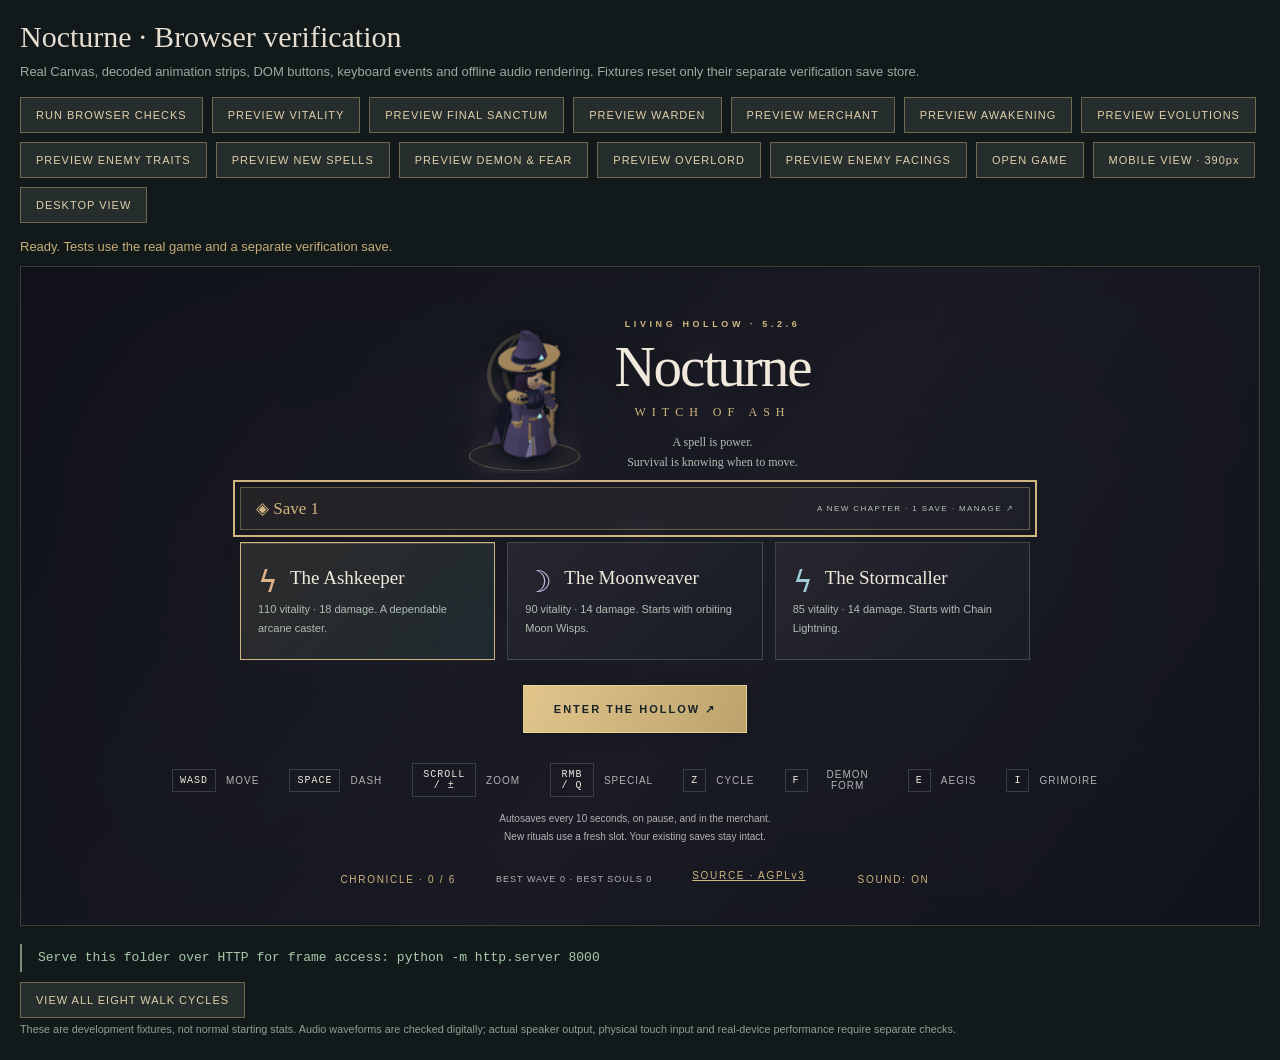
==== commit e372596d: "Version v5.2.6" ====
--- a/JSCanvasEdition/browser-tests.html
+++ b/JSCanvasEdition/browser-tests.html
@@ -291,6 +291,27 @@
   test('5.2.5 biome materials and artwork remain available with file-independent assets',()=>{
     for(const key of ['ground','ground_ember','ground_moon','prop_charred','prop_brazier','prop_obelisk','prop_wall'])check(g.images[key]?.naturalWidth>0,key+' missing');for(const wave of [1,4,7]){g.wave=wave;g.draw();}check(g.landmarks.size<=96,'Landmark cache exceeded cap');
   });
+  test('5.2.6 all nine solid families render in eight real facings',()=>{
+    setup();g.quality='high';g.reducedMotion=false;const canvas=new win.OffscreenCanvas(128,170),c=canvas.getContext('2d');for(const type of Object.keys(N.ENEMY_TYPES)){const shapes=new Set();for(const facing of win.NOCTURNE_ENEMY_ATLAS.directions){const e=new N.Enemy(g,type,64,150,222);e.scale=1;e.facing=facing;e.phase=e.gait=1.2;e.moving=true;c.clearRect(0,0,128,170);e.draw(c);const pixels=c.getImageData(0,0,128,170).data;let hash=2166136261;for(let i=0;i<pixels.length;i++)hash=Math.imul(hash^pixels[i],16777619);shapes.add(hash);}check(shapes.size===8,type+' directional art repeated');}
+  });
+  test('5.2.6 physical traits produce distinct real pixels and bounded cached surfaces',()=>{
+    setup();g.enemies=[];g.time=4;const canvas=new win.OffscreenCanvas(160,180),c=canvas.getContext('2d'),hashes=new Set();for(const trait of ['none','armored','swift','mending','volatile']){const e=new N.Enemy(g,'cultist',80,160,100,false,{level:40,tier:'regular',trait});e.scale=1;e.phase=e.gait=1.2;e.facing='SE';c.clearRect(0,0,160,180);e.draw(c);const bytes=c.getImageData(0,0,160,180).data;let h=2166136261;for(const v of bytes)h=Math.imul(h^v,16777619);hashes.add(h);}check(hashes.size===5,'Traits have identical artwork');for(let i=0;i<180;i++){const type=Object.keys(N.ENEMY_TYPES)[i%9],e=new N.Enemy(g,type,80,160,i,true,{level:[20,40,80,160][i%4],tier:'veteran',trait:['none','armored','swift','mending','volatile'][i%5]});e.scale=1;e.facing=win.NOCTURNE_ENEMY_ATLAS.directions[i%8];e.draw(c);}check(N.HostileVisuals.cacheSize()>0&&N.HostileVisuals.cacheSize()<=96,'Hostile regalia cache exceeded bound');const localDraw=c.drawImage.bind(c),surfaces=[];c.drawImage=(...args)=>{surfaces.push(args[0]);localDraw(...args);};for(const type of ['skeleton','cultist','wraith']){const e=new N.Enemy(g,type,0,0,99,false,{level:40,tier:'regular',trait:'armored'});e.scale=1;e.facing='SE';N.HostileVisuals.local(c,e);}c.drawImage=localDraw;check(surfaces[0]===surfaces[1]&&surfaces[1]!==surfaces[2],'Identical humanoid plates should share a surface; spectral geometry must remain separate');
+  });
+  test('5.2.6 body roles distinguish commander from principal Sovereign',()=>{
+    setup();const commander=new N.Enemy(g,'overlord',0,0,1,false,{level:80,tier:'overlord',trait:'armored'}),boss=new N.Enemy(g,'overlord',0,0,2);commander.summonedBy=77;commander.summonDepth=1;N.FinalGuardian.promote(g,boss);commander.scale=boss.scale=1;check(N.HostileVisuals.role(commander)==='commander'&&N.HostileVisuals.role(boss)==='sovereign','Role not derived from real ownership');const canvas=new win.OffscreenCanvas(140,170),c=canvas.getContext('2d'),snap=[];for(const e of [commander,boss]){c.clearRect(0,0,140,170);c.save();c.translate(70,145);N.HostileVisuals.local(c,e);c.restore();snap.push(Array.from(c.getImageData(0,0,140,170).data).join(','));}check(snap[0]!==snap[1],'Role geometry is identical');
+  });
+  test('5.2.6 eleven boss powers show preparation, imminent, activation and recovery without changing timers',()=>{
+    setup();g.enemies=[];const e=new N.Enemy(g,'overlord',160,-20,300);N.FinalGuardian.promote(g,e);e.guardian.tier=4;e.spawnDelay=0;g.boss=e;g.enemies.push(e);const q=e.guardian;for(const action of ['salvo','meteors','slash','aegis','soulring','riftstep','lances','starfall','crossfire','shockwave','voidseal'])for(const [stage,windup,release]of [['preparation',.7,0],['imminent',.1,0],['activation',0,.5],['recovery',0,.2]]){q.action=windup>0?action:null;q.lastAction=action;q.windup=windup;q.windupTotal=1;q.releaseTime=release;const before=JSON.stringify(q);check(N.HostileVisuals.state(e).stage===stage,action+' stage mismatch');g.draw();check(JSON.stringify(q)===before,'Drawing advanced attack timers');}
+  });
+  test('5.2.6 Hound sprite rows use the actual locked charge vector',()=>{
+    setup();g.reducedMotion=false;const e=new N.Enemy(g,'hound',0,0,2);e.facing='E';e.windup=.4;e.chargeX=0;e.chargeY=-1;const canvas=new win.OffscreenCanvas(96,128),c=canvas.getContext('2d'),draw=c.drawImage.bind(c);let crop=null;c.drawImage=(...a)=>{crop=a;draw(...a);};N.drawEnemy(c,g.images,e,0,0,96,128,'attack',.3);const row=win.NOCTURNE_ENEMY_ATLAS.directions.indexOf('N'),r=win.NOCTURNE_PACKING.enemy_atlas_hound.rects[row*33+13];check(crop[1]===r[0]&&crop[2]===r[1]&&e.facing==='E','Charge artwork changed the actor or selected a wrong direction');
+  });
+  test('5.2.6 320 actors, mixed traits and dense fields retain every hostile warning on both quality modes',()=>{
+    setup();g.combat.clear();g.enemies=[];for(let i=0;i<320;i++){const a=i*2.39996,r=100+i%18*23,e=new N.Enemy(g,Object.keys(N.ENEMY_TYPES)[i%9],Math.cos(a)*r,Math.sin(a)*r*.65,i+1,i%23===0,{level:80,tier:i%5===0?'veteran':'regular',trait:['none','armored','swift','mending','volatile'][i%5]});e.facing=win.NOCTURNE_ENEMY_ATLAS.directions[i%8];e.phase=e.gait=1.1;g.enemies.push(e);}for(let i=0;i<400;i++)g.combat.addArea(['thorn','rift','veil','meteor'][i%4],i%20*6-60,Math.floor(i/20)*4-40,75,.1,3,1);for(let i=0;i<24;i++)g.combat.hazard(Math.cos(i)*150,Math.sin(i)*110,80,.9,10,.3);const before=JSON.stringify(N.captureWorld(g));for(const quality of ['high','low']){g.quality=quality;g.draw();}g.reducedMotion=true;g.draw();check(g.enemies.length===320&&g.combat.hazards.active.length===24,'Visual limits removed enemies or attacks');check(before===JSON.stringify(N.captureWorld(g)),'Draw mutated the crowded world');check(N.HostileVisuals.cacheSize()<=96,'Crowd grew the surface cache');
+  });
+  test('5.2.6 hostile appearance, command ownership and real muzzle positions survive save restore',()=>{
+    setup();g.enemies=[];g.state='playing';g.time=5;g.waveTime=g.waveDuration;N.Sanctum.create(g);g.player.x=g.sanctum.x;g.player.y=g.sanctum.y;N.Sanctum.update(g);const e=g.boss;e.guardian.tier=4;g.summonMinions(e);const commander=g.enemies.find(x=>x.summonedBy===e.id&&x.type==='overlord');check(commander,'No actual commander was summoned');const id=commander.id,origin=N.Orbitals.origin(commander,'salvo'),grade=N.HostileVisuals.grade(commander);g.checkpoint('wave');check(g.continueRun(),'Restore failed');const restored=g.enemies.find(x=>x.id===id),after=N.Orbitals.origin(restored,'salvo');check(N.HostileVisuals.role(restored)==='commander'&&N.HostileVisuals.grade(restored)===grade,'Role or progression changed');check(origin.x===after.x&&origin.y===after.y,'Restore moved the muzzle');
+  });
   output.textContent=results.join('\n')+`\n\n${passed} passed; ${failed} failed.`;status.textContent=`Browser checks: ${passed} passed; ${failed} failed.`;
   present('boss');status.textContent=`Browser checks: ${passed} passed; ${failed} failed. Warden fixture shown below.`;
   run.disabled=false;
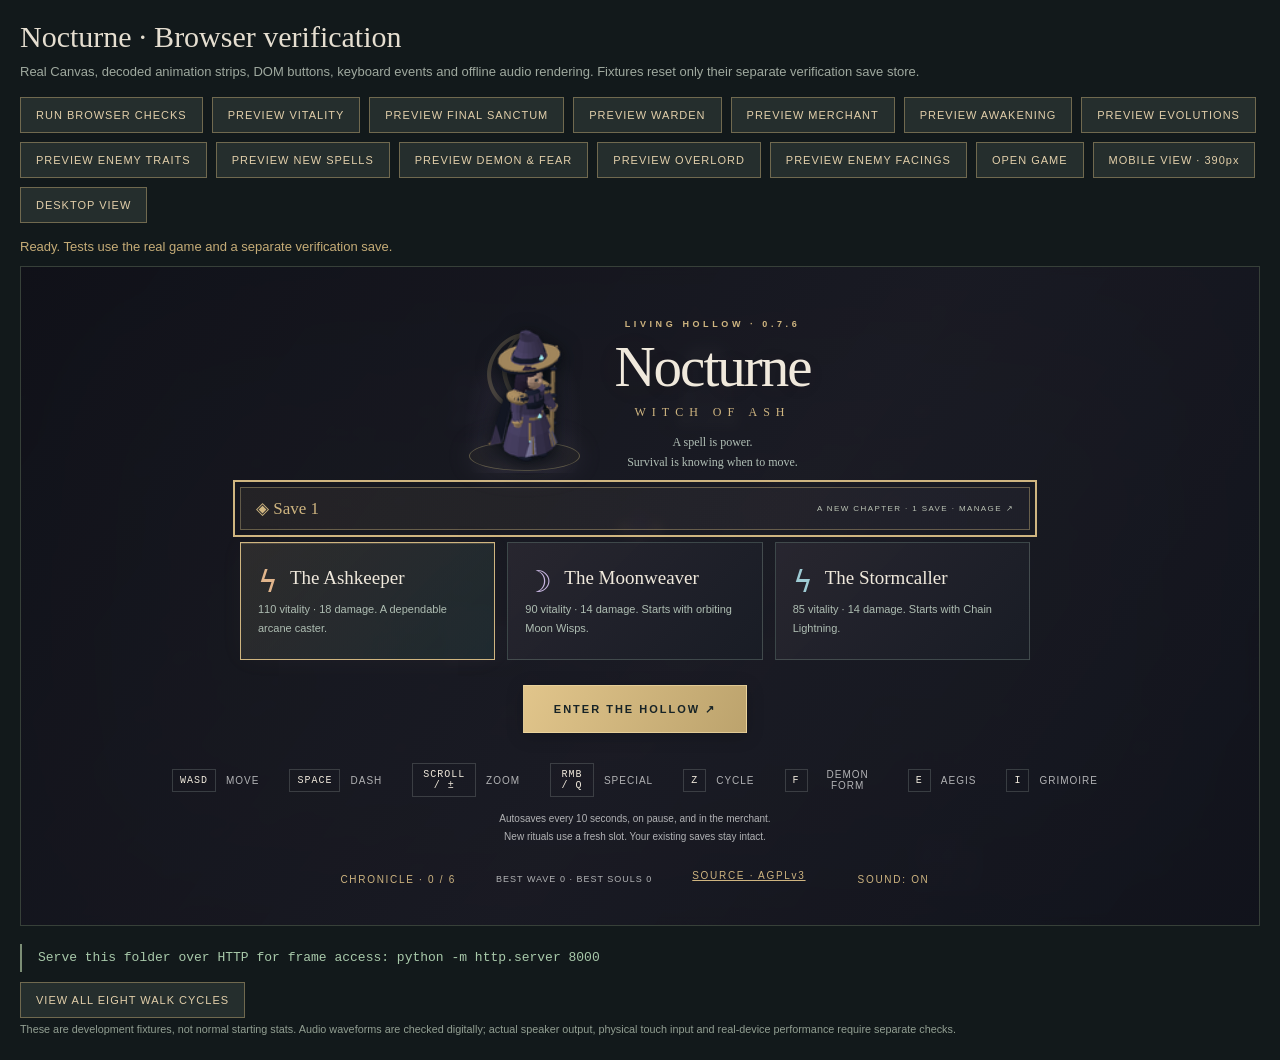
==== commit f49fca98: "Normalize development versions and refresh visual documentation" ====
--- a/JSCanvasEdition/browser-tests.html
+++ b/JSCanvasEdition/browser-tests.html
@@ -193,28 +193,28 @@
     const context=new win.OfflineAudioContext(2,11025,22050),engine=new N.AudioEngine(g);engine.setEnabled(true);engine.attach(context);engine.setAmbience(false);engine.transport(true);
     check(engine.ambientSources.every(node=>!node.loop),'Looping noise exists');const buffer=await context.startRendering();check(buffer.getChannelData(0).every(value=>Math.abs(value)<1e-8),'Idle audio contains noise');engine.dispose();
   });
-  test('5.1 jewels bank without auto-transforming',()=>{g.reset();g.abilities.jewel(425);check(g.player.progress.essence===425&&g.player.progress.demonTime===0,'Banking failed');g.ui.hudFrame=3;g.ui.updateHUD();check(doc.querySelector('#form-text').textContent.includes('4 CHARGES'),'Stack counter missing');});
-  test('5.1 real F key spends complete charges and applies stacked form',()=>{key('KeyF');key('KeyF','keyup');check(g.player.progress.essence===25&&g.player.progress.demonDuration===36&&g.player.progress.demonPower===2.4,'Manual form failed');});
-  test('5.1 real UNLEASH button activates without auto-spending',()=>{g.reset();g.abilities.jewel(200);g.ui.hudFrame=3;g.ui.updateHUD();doc.querySelector('#demon-button').click();check(g.player.progress.demonTime===20&&g.player.progress.essence===0,'Unleash click failed');});
-  test('5.1 health feedback stays readable in reduced motion and low quality',()=>{present('vitality');g.quality='low';g.reducedMotion=true;g.draw();check(g.player.healthEvents.some(e=>e.kind==='hurt')&&g.player.healthEvents.some(e=>e.kind==='heal'),'Missing health cues');g.ui.hudFrame=3;g.ui.updateHUD();check(doc.querySelector('#health-text').style.color!=='','Low health HUD missing');});
-  test('5.1 timer creates sanctum and cannot open merchant early',()=>{g.reset();g.waveTime=g.waveDuration;g.update(.01);check(g.sanctum?.phase==='waiting'&&g.state==='playing'&&!g.boss,'Timer skipped hunt');g.draw();g.ui.hudFrame=3;g.ui.updateHUD();check(doc.querySelector('#timer').textContent==='SEEK SEAL','Objective missing');});
-  test('5.1 entering sanctum summons one guardian; defeat opens merchant',()=>{g.player.x=g.sanctum.x;g.player.y=g.sanctum.y;g.update(.01);check(g.sanctum.phase==='fighting'&&g.enemies.filter(e=>e.boss).length===1,'Guardian missing or duplicated');g.boss.spawnDelay=0;g.boss.hit(1e9);g.update(.01);check(['shop','levelup'].includes(g.state),'Guardian did not finish wave');});
-  test('5.1 sanctum and stacked form survive local save reconstruction',()=>{g.reset();g.abilities.jewel(425);g.abilities.transform();g.waveTime=g.waveDuration;g.update(.01);const x=g.sanctum.x;g.checkpoint('wave');check(g.continueRun()&&g.sanctum.x===x&&g.player.progress.demonDuration===36&&g.player.progress.essence===25,'World/form restore failed');});
-  test('5.1 sanctum marker fits inside minimap and draws at both zoom extremes',()=>{for(const zoom of [.65,1.55]){g.setZoom(zoom);g.zoomFactor=zoom;g.applyZoom();const r=N.radarLayout(g),px=r.size/2+(g.sanctum.x-g.player.x)*r.scale,py=r.size/2+(g.sanctum.y-g.player.y)*r.scale;check(px>6&&px<r.size-6&&py>6&&py<r.size-6,'Objective clipped');g.draw();}});
-  test('5.1.1 keyboard E raises the shield and HUD shows its charge',()=>{g.reset();key('KeyE');key('KeyE','keyup');g.ui.hudFrame=3;g.ui.updateHUD();check(g.player.progress.aegis>0&&doc.querySelector('#shield-button').disabled,'Shield missing');check(doc.querySelector('#shield-text').textContent.includes('SHIELD'),'Shield HUD missing');});
-  test('5.1.1 real AEGIS button activates and cannot bypass recovery',()=>{g.reset();g.ui.hudFrame=3;g.ui.updateHUD();doc.querySelector('#shield-button').click();const value=g.player.progress.aegis;doc.querySelector('#shield-button').click();check(g.player.progress.aegis===value&&g.stats.shields===1,'Shield refreshed early');});
-  test('5.1.2 every final sanctum budgets a whole-build Sovereign',()=>{g.reset();g.waveTime=g.waveDuration;N.Sanctum.create(g);g.player.x=g.sanctum.x;g.player.y=g.sanctum.y;N.Sanctum.update(g);const b=g.boss,dps=Math.exp(N.Difficulty.assess(g.player).logDps);check(b.guardian?.schema===3&&b.maxHp/dps>=32&&b.maxHp/dps<=47.01,'Wrong guardian budget');g.draw();});
-  test('5.1.2 Sovereign warning and separate ward HUD render',()=>{const b=g.boss;b.spawnDelay=0;N.FinalGuardian.begin(g,b);g.draw();g.ui.hudFrame=3;g.ui.updateHUD();check(doc.querySelector('#boss-phase').textContent.includes('WARNING'),'Attack warning missing');b.guardian.action=null;b.guardian.windup=0;b.guardian.ward=b.guardian.wardMax/2;b.guardian.wardTime=2;g.ui.hudFrame=3;g.ui.updateHUD();check(!doc.querySelector('#guardian-ward').hidden,'Boss shield bar missing');g.draw();});
-  test('5.1.2 shop power influences threat without changing the actual wave',()=>{g.reset();const wave=g.wave,before=N.Difficulty.assess(g.player).rating;g.player.damage*=10;g.player.projectileCount=8;N.Difficulty.start(g);g.ui.openShop();check(N.Difficulty.assess(g.player).rating>before&&g.wave===wave,'Power calculation failed');check(doc.querySelector('.stat-strip').textContent.includes('POWER'),'Merchant power missing');g.state='playing';g.ui.hide();g.draw();});
-  test('5.1.2 new guardian warnings render through real Canvas',()=>{g.reset();g.waveTime=g.waveDuration;N.Sanctum.create(g);g.player.x=g.sanctum.x;g.player.y=g.sanctum.y;N.Sanctum.update(g);for(const index of [4,5,6]){g.boss.guardian.next=index;N.FinalGuardian.begin(g,g.boss);g.draw();g.boss.guardian.windup=0;N.FinalGuardian.cast(g,g.boss);g.draw();}check(g.boss.guardian.next===7,'New powers missing');});
-  test('5.1.1 death Retry click keeps slot, build and wave while charging gold once',()=>{g.reset();g.wave=4;g.player.gold=101;g.player.weapons.bolt=7;const slot=g.save.active.id;g.die();check(g.save.validCheckpoint(g.save.data.checkpoint),'Recovery checkpoint invalid');doc.querySelector('#retry').click();check(g.wave===4&&g.waveTime===0&&g.player.gold===50&&g.player.weapons.bolt===7&&g.save.active.id===slot,'Recovery lost progress');check(!g.retryWave()&&g.player.gold===50,'Retry charged twice');});
-  test('5.1.1 returning to title and Continue resumes a saved recovery',()=>{g.player.gold=81;g.die();doc.querySelector('#coven').click();doc.querySelector('#continue').click();check(g.player.gold===40&&g.wave===4&&g.waveTime===0&&g.player.hp===g.player.maxHp,'Saved recovery failed');});
-  test('5.1.3 casting seal appears in HUD, disables special and preserves real shield button',()=>{g.reset();N.Warfare.silence(g);g.ui.hudFrame=3;g.ui.updateHUD();check(doc.querySelector('#special-button').disabled&&doc.querySelector('#special-text').textContent.includes('SEALED'),'Seal status missing');doc.querySelector('#shield-button').click();check(g.player.progress.aegis>0,'Aegis unavailable while sealed');g.draw();});
-  test('5.1.3 strong guardian renders all eleven attack intents with real ritual atlases',()=>{g.reset();Object.assign(g.player,{level:30,damage:600,attackInterval:.1,projectileCount:16,maxHp:500,hp:500,armor:2});Object.assign(g.player.weapons,{rapid:4,cannon:3,lightning:4});N.Difficulty.start(g);g.waveTime=g.waveDuration;N.Sanctum.create(g);g.player.x=g.sanctum.x;g.player.y=g.sanctum.y;N.Sanctum.update(g);g.boss.spawnDelay=0;const seen=new Set();for(let i=0;i<11;i++){g.combat.clear();g.boss.guardian.next=i;N.FinalGuardian.begin(g,g.boss);seen.add(g.boss.guardian.action);g.boss.hitSquash=.12;g.draw();}check(seen.size===11&&g.images.enemy_ritual_overlord.naturalWidth>0,'Rituals missing');});
-  test('5.1.3 Overlord reinforcements save the correct primary guardian',()=>{const id=g.boss.id;g.summonMinions(g.boss);check(g.enemies.some(e=>e.summonedBy&&e.type==='overlord'),'Commander missing');g.checkpoint('wave');check(g.continueRun()&&g.boss.id===id,'Primary guardian changed');g.draw();});
-  test('5.1.3 outer seal is visible in the phase HUD',()=>{g.player.x=g.sanctum.x+g.sanctum.radius+200;N.FinalGuardian.update(g,g.boss,.01);g.ui.hudFrame=3;g.ui.updateHUD();check(doc.querySelector('#boss-phase').textContent.includes('OUTER SEAL'),'Outer seal missing');g.draw();});
-  test('5.2 grimoire draws a read-only current-costume portrait',()=>{g.reset();g.player.level=160;for(const id of N.SPELL_IDS)g.player.weapons[id]=8;g.player.progress.demonTime=5;g.player.progress.demonPower=3;const x=g.player.x,y=g.player.y;g.ui.toggleGrimoire();const c=doc.querySelector('#regalia-preview');check(c?.width===300&&c.height===320,'Portrait missing');check(c.getContext('2d').getImageData(0,0,300,320).data.some((v,i)=>i%4===3&&v>0),'Portrait is blank');check(g.player.x===x&&g.player.y===y,'Portrait moved player');g.ui.toggleGrimoire();});
-  test('5.2 all twelve equipment parts and eleven ritual regions coexist',()=>{check(N.Appearance.player(g.player).spells.length===12,'Missing visible spell kit');check(win.NOCTURNE_RITUAL_ATLAS.columns===33&&g.images.demon_atlas_S.naturalWidth>0,'New atlases missing');g.quality='low';g.reducedMotion=true;g.draw();});
+  test('0.6.0 jewels bank without auto-transforming',()=>{g.reset();g.abilities.jewel(425);check(g.player.progress.essence===425&&g.player.progress.demonTime===0,'Banking failed');g.ui.hudFrame=3;g.ui.updateHUD();check(doc.querySelector('#form-text').textContent.includes('4 CHARGES'),'Stack counter missing');});
+  test('0.6.0 real F key spends complete charges and applies stacked form',()=>{key('KeyF');key('KeyF','keyup');check(g.player.progress.essence===25&&g.player.progress.demonDuration===36&&g.player.progress.demonPower===2.4,'Manual form failed');});
+  test('0.6.0 real UNLEASH button activates without auto-spending',()=>{g.reset();g.abilities.jewel(200);g.ui.hudFrame=3;g.ui.updateHUD();doc.querySelector('#demon-button').click();check(g.player.progress.demonTime===20&&g.player.progress.essence===0,'Unleash click failed');});
+  test('0.6.0 health feedback stays readable in reduced motion and low quality',()=>{present('vitality');g.quality='low';g.reducedMotion=true;g.draw();check(g.player.healthEvents.some(e=>e.kind==='hurt')&&g.player.healthEvents.some(e=>e.kind==='heal'),'Missing health cues');g.ui.hudFrame=3;g.ui.updateHUD();check(doc.querySelector('#health-text').style.color!=='','Low health HUD missing');});
+  test('0.6.0 timer creates sanctum and cannot open merchant early',()=>{g.reset();g.waveTime=g.waveDuration;g.update(.01);check(g.sanctum?.phase==='waiting'&&g.state==='playing'&&!g.boss,'Timer skipped hunt');g.draw();g.ui.hudFrame=3;g.ui.updateHUD();check(doc.querySelector('#timer').textContent==='SEEK SEAL','Objective missing');});
+  test('0.6.0 entering sanctum summons one guardian; defeat opens merchant',()=>{g.player.x=g.sanctum.x;g.player.y=g.sanctum.y;g.update(.01);check(g.sanctum.phase==='fighting'&&g.enemies.filter(e=>e.boss).length===1,'Guardian missing or duplicated');g.boss.spawnDelay=0;g.boss.hit(1e9);g.update(.01);check(['shop','levelup'].includes(g.state),'Guardian did not finish wave');});
+  test('0.6.0 sanctum and stacked form survive local save reconstruction',()=>{g.reset();g.abilities.jewel(425);g.abilities.transform();g.waveTime=g.waveDuration;g.update(.01);const x=g.sanctum.x;g.checkpoint('wave');check(g.continueRun()&&g.sanctum.x===x&&g.player.progress.demonDuration===36&&g.player.progress.essence===25,'World/form restore failed');});
+  test('0.6.0 sanctum marker fits inside minimap and draws at both zoom extremes',()=>{for(const zoom of [.65,1.55]){g.setZoom(zoom);g.zoomFactor=zoom;g.applyZoom();const r=N.radarLayout(g),px=r.size/2+(g.sanctum.x-g.player.x)*r.scale,py=r.size/2+(g.sanctum.y-g.player.y)*r.scale;check(px>6&&px<r.size-6&&py>6&&py<r.size-6,'Objective clipped');g.draw();}});
+  test('0.6.1 keyboard E raises the shield and HUD shows its charge',()=>{g.reset();key('KeyE');key('KeyE','keyup');g.ui.hudFrame=3;g.ui.updateHUD();check(g.player.progress.aegis>0&&doc.querySelector('#shield-button').disabled,'Shield missing');check(doc.querySelector('#shield-text').textContent.includes('SHIELD'),'Shield HUD missing');});
+  test('0.6.1 real AEGIS button activates and cannot bypass recovery',()=>{g.reset();g.ui.hudFrame=3;g.ui.updateHUD();doc.querySelector('#shield-button').click();const value=g.player.progress.aegis;doc.querySelector('#shield-button').click();check(g.player.progress.aegis===value&&g.stats.shields===1,'Shield refreshed early');});
+  test('0.6.2 every final sanctum budgets a whole-build Sovereign',()=>{g.reset();g.waveTime=g.waveDuration;N.Sanctum.create(g);g.player.x=g.sanctum.x;g.player.y=g.sanctum.y;N.Sanctum.update(g);const b=g.boss,dps=Math.exp(N.Difficulty.assess(g.player).logDps);check(b.guardian?.schema===3&&b.maxHp/dps>=32&&b.maxHp/dps<=47.01,'Wrong guardian budget');g.draw();});
+  test('0.6.2 Sovereign warning and separate ward HUD render',()=>{const b=g.boss;b.spawnDelay=0;N.FinalGuardian.begin(g,b);g.draw();g.ui.hudFrame=3;g.ui.updateHUD();check(doc.querySelector('#boss-phase').textContent.includes('WARNING'),'Attack warning missing');b.guardian.action=null;b.guardian.windup=0;b.guardian.ward=b.guardian.wardMax/2;b.guardian.wardTime=2;g.ui.hudFrame=3;g.ui.updateHUD();check(!doc.querySelector('#guardian-ward').hidden,'Boss shield bar missing');g.draw();});
+  test('0.6.2 shop power influences threat without changing the actual wave',()=>{g.reset();const wave=g.wave,before=N.Difficulty.assess(g.player).rating;g.player.damage*=10;g.player.projectileCount=8;N.Difficulty.start(g);g.ui.openShop();check(N.Difficulty.assess(g.player).rating>before&&g.wave===wave,'Power calculation failed');check(doc.querySelector('.stat-strip').textContent.includes('POWER'),'Merchant power missing');g.state='playing';g.ui.hide();g.draw();});
+  test('0.6.2 new guardian warnings render through real Canvas',()=>{g.reset();g.waveTime=g.waveDuration;N.Sanctum.create(g);g.player.x=g.sanctum.x;g.player.y=g.sanctum.y;N.Sanctum.update(g);for(const index of [4,5,6]){g.boss.guardian.next=index;N.FinalGuardian.begin(g,g.boss);g.draw();g.boss.guardian.windup=0;N.FinalGuardian.cast(g,g.boss);g.draw();}check(g.boss.guardian.next===7,'New powers missing');});
+  test('0.6.1 death Retry click keeps slot, build and wave while charging gold once',()=>{g.reset();g.wave=4;g.player.gold=101;g.player.weapons.bolt=7;const slot=g.save.active.id;g.die();check(g.save.validCheckpoint(g.save.data.checkpoint),'Recovery checkpoint invalid');doc.querySelector('#retry').click();check(g.wave===4&&g.waveTime===0&&g.player.gold===50&&g.player.weapons.bolt===7&&g.save.active.id===slot,'Recovery lost progress');check(!g.retryWave()&&g.player.gold===50,'Retry charged twice');});
+  test('0.6.1 returning to title and Continue resumes a saved recovery',()=>{g.player.gold=81;g.die();doc.querySelector('#coven').click();doc.querySelector('#continue').click();check(g.player.gold===40&&g.wave===4&&g.waveTime===0&&g.player.hp===g.player.maxHp,'Saved recovery failed');});
+  test('0.6.3 casting seal appears in HUD, disables special and preserves real shield button',()=>{g.reset();N.Warfare.silence(g);g.ui.hudFrame=3;g.ui.updateHUD();check(doc.querySelector('#special-button').disabled&&doc.querySelector('#special-text').textContent.includes('SEALED'),'Seal status missing');doc.querySelector('#shield-button').click();check(g.player.progress.aegis>0,'Aegis unavailable while sealed');g.draw();});
+  test('0.6.3 strong guardian renders all eleven attack intents with real ritual atlases',()=>{g.reset();Object.assign(g.player,{level:30,damage:600,attackInterval:.1,projectileCount:16,maxHp:500,hp:500,armor:2});Object.assign(g.player.weapons,{rapid:4,cannon:3,lightning:4});N.Difficulty.start(g);g.waveTime=g.waveDuration;N.Sanctum.create(g);g.player.x=g.sanctum.x;g.player.y=g.sanctum.y;N.Sanctum.update(g);g.boss.spawnDelay=0;const seen=new Set();for(let i=0;i<11;i++){g.combat.clear();g.boss.guardian.next=i;N.FinalGuardian.begin(g,g.boss);seen.add(g.boss.guardian.action);g.boss.hitSquash=.12;g.draw();}check(seen.size===11&&g.images.enemy_ritual_overlord.naturalWidth>0,'Rituals missing');});
+  test('0.6.3 Overlord reinforcements save the correct primary guardian',()=>{const id=g.boss.id;g.summonMinions(g.boss);check(g.enemies.some(e=>e.summonedBy&&e.type==='overlord'),'Commander missing');g.checkpoint('wave');check(g.continueRun()&&g.boss.id===id,'Primary guardian changed');g.draw();});
+  test('0.6.3 outer seal is visible in the phase HUD',()=>{g.player.x=g.sanctum.x+g.sanctum.radius+200;N.FinalGuardian.update(g,g.boss,.01);g.ui.hudFrame=3;g.ui.updateHUD();check(doc.querySelector('#boss-phase').textContent.includes('OUTER SEAL'),'Outer seal missing');g.draw();});
+  test('0.7.0 grimoire draws a read-only current-costume portrait',()=>{g.reset();g.player.level=160;for(const id of N.SPELL_IDS)g.player.weapons[id]=8;g.player.progress.demonTime=5;g.player.progress.demonPower=3;const x=g.player.x,y=g.player.y;g.ui.toggleGrimoire();const c=doc.querySelector('#regalia-preview');check(c?.width===300&&c.height===320,'Portrait missing');check(c.getContext('2d').getImageData(0,0,300,320).data.some((v,i)=>i%4===3&&v>0),'Portrait is blank');check(g.player.x===x&&g.player.y===y,'Portrait moved player');g.ui.toggleGrimoire();});
+  test('0.7.0 all twelve equipment parts and eleven ritual regions coexist',()=>{check(N.Appearance.player(g.player).spells.length===12,'Missing visible spell kit');check(win.NOCTURNE_RITUAL_ATLAS.columns===33&&g.images.demon_atlas_S.naturalWidth>0,'New atlases missing');g.quality='low';g.reducedMotion=true;g.draw();});
   await testAsync('all 38 sound recipes render distinct, non-silent finite waveforms',async()=>{
     check(win.OfflineAudioContext,'Offline Web Audio unavailable');const signatures=new Set();
     for(const kind of Object.keys(N.AudioEngine.SOUNDS)){
@@ -226,7 +226,7 @@
     }
     check(signatures.size===38,'Sound recipes produced duplicate waveforms');
   });
-  test('5.2.2 right-click stays suppressed after a charging level-up',()=>{
+  test('0.7.2 right-click stays suppressed after a charging level-up',()=>{
     setup();g.player.progress.specialRemaining=0;g.abilities.begin();check(g.abilities.charging,'Charge did not start');
     g.player.pendingLevels=1;g.ui.afterLevel='playing';g.ui.levelUp();
     const choice=doc.querySelector('[data-choice]')||doc.querySelector('.choice');check(choice,'Level choice missing');
@@ -236,80 +236,80 @@
     const editEvent=new win.MouseEvent('contextmenu',{bubbles:true,cancelable:true,button:2});editable.dispatchEvent(editEvent);editable.remove();check(!editEvent.defaultPrevented,'Editable clipboard menu was blocked');
     check(!g.abilities.charging,'Charge survived the level-up modal');
   });
-  test('5.2.2 radar clamps distant targets while retaining local scale',()=>{
+  test('0.7.2 radar clamps distant targets while retaining local scale',()=>{
     setup();const before=N.radarLayout(g).scale;g.sanctum={x:1e9,y:-1e9,radius:330,phase:'waiting'};
     const layout=N.radarLayout(g),point=N.radarPoint(g,g.sanctum,layout);check(layout.scale===before&&point.offscreen,'Distant target collapsed map scale');
     check(point.x>=layout.x&&point.x<=layout.x+layout.size&&point.y>=layout.y&&point.y<=layout.y+layout.size,'Target left the minimap');g.draw();
   });
-  test('5.2.3 automatic fire uses satellite origins and leaves body animation alone',()=>{
+  test('0.7.3 automatic fire uses satellite origins and leaves body animation alone',()=>{
     setup();const p=g.player;p.weapons.rapid=p.weapons.cannon=8;p.projectileCount=1;g.time=2;
     g.enemies=[new N.Enemy(g,'warden',p.x+220,p.y,++g.nextId)];g.combat.clear();p.castTimer=0;p.animator.play('walk',{restart:true});
     for(const id of ['rapid','cannon']){const origin=N.Orbitals.origin(p,id);g.combat.directedSpell(id);const shot=g.combat.projectiles.active.find(b=>b.source===id);check(shot&&shot.x===origin.x&&shot.y===origin.y,'Wrong satellite muzzle: '+id);}
     check(p.castTimer===0&&p.animator.state==='walk','Automatic gun interrupted movement');g.draw();
     g.abilities.cancel();p.progress.specialRemaining=0;g.abilities.begin();g.abilities.release();check(p.castTimer>0&&p.animator.state==='cast','Deliberate special lost its gesture');
   });
-  test('5.2.3 common emitters, speed cloth and rank colours render on real Canvas',()=>{
+  test('0.7.3 common emitters, speed cloth and rank colours render on real Canvas',()=>{
     setup();const e=new N.Enemy(g,'cultist',240,0,++g.nextId,false,{level:80,tier:'veteran',trait:'armored'});g.enemies=[e];g.combat.enemyShot(e.x,e.y,0,0,170,1,e,'hostile');const origin=N.Orbitals.origin(e,'hostile'),b=g.combat.hostile.active.at(-1);check(b.x===origin.x&&b.y===origin.y,'Hostile muzzle mismatch');
     const p=g.player;p.moving=true;p.speed=1400;g.reducedMotion=false;check(N.Motion.profile(p).strength>1,'Fast cloth did not strengthen');g.draw();check(N.Orbitals.cacheSize()>0&&N.Orbitals.cacheSize()<=160,'Satellite cache is unbounded or unused');
     check(N.Orbitals.color('cannon',1)!==N.Orbitals.color('cannon',5),'Rank colours are identical');g.reducedMotion=true;check(N.Motion.profile(p).strength===0,'Reduced motion did not stop cloth');g.draw();
   });
-  test('5.2.5 allied and hostile field identities stay distinct on real Canvas',()=>{
+  test('0.7.5 allied and hostile field identities stay distinct on real Canvas',()=>{
     setup();g.combat.clear();g.combat.addArea('thorn',-75,0,100,.1,3,10);g.combat.addArea('rift',75,0,95,.2,2,10);g.combat.hazard(0,30,100,1,10,.3);g.draw();
     check(N.Fields.info(g.combat.areas.active[0]).effect==='DAMAGE + SLOW','Green field described as healing');check(N.Fields.info(g.combat.hazards.active[0],true).team==='DANGER','Enemy ownership missing');
     g.ui.toggleGrimoire();check(doc.querySelector('.field-guide')?.textContent.includes('does not heal'),'Field guide is missing');g.ui.toggleGrimoire();
   });
-  test('5.2.5 dense allied fields preserve all real effects and every hostile warning',()=>{
+  test('0.7.5 dense allied fields preserve all real effects and every hostile warning',()=>{
     setup();g.combat.clear();for(let i=0;i<1500;i++)g.combat.addArea('thorn',i%7,i%9,100,.1,3,10);g.combat.hazard(0,0,180,.8,10,.3,{kind:'ring',inner:120,angle:0,gap:1});
     const before=JSON.stringify(g.combat.areas.active);g.quality='low';g.draw();check(N.Fields.plan(g).length<=6,'Friendly detail cap missing');check(g.combat.hazards.active.length===1&&JSON.stringify(g.combat.areas.active)===before,'Rendering removed real damage effects');
     check(!N.Fields.contains(g.combat.hazards.active[0],{x:150,y:0,radius:1}),'Open shock gap is marked unsafe');
   });
-  test('5.2.5 each automatic school has its own animated mechanism and quality-safe origin',()=>{
+  test('0.7.5 each automatic school has its own animated mechanism and quality-safe origin',()=>{
     setup();check(new Set(N.SPELL_IDS.map(id=>N.Orbitals.behaviour(id).mode)).size===12,'Schools share a generic mechanism');
     const p=g.player;g.time=2;const before=N.Orbitals.origin(p,'cannon');g.reducedMotion=true;g.quality='low';const after=N.Orbitals.origin(p,'cannon');check(before.x===after.x&&before.y===after.y,'Quality changed the shot origin');g.draw();
   });
-  test('5.2.5 lossless packed cells draw exact logical pixels in every facing',()=>{
+  test('0.7.5 lossless packed cells draw exact logical pixels in every facing',()=>{
     g.reducedMotion=false;const c1=new win.OffscreenCanvas(96,128),c2=new win.OffscreenCanvas(96,128),a=c1.getContext('2d'),b=c2.getContext('2d'),dirs=win.NOCTURNE_ENEMY_ATLAS.directions;
     for(const type of Object.keys(N.ENEMY_TYPES))for(let row=0;row<8;row++){a.clearRect(0,0,96,128);b.clearRect(0,0,96,128);N.drawEnemy(a,g.images,{type,game:g,facing:dirs[row]},0,0,96,128,'walk',.5);const r=win.NOCTURNE_PACKING['enemy_atlas_'+type].rects[row*33+8];b.drawImage(g.images['enemy_atlas_'+type],r[0],r[1],r[2],r[3],r[4],r[5],r[2],r[3]);const x=a.getImageData(0,0,96,128).data,y=b.getImageData(0,0,96,128).data;check(x.every((v,i)=>v===y[i]),type+' crop offsets differ');}
   });
-  test('5.2.5 isolated cloth cache is finite across both forms, every facing and clip',()=>{
+  test('0.7.5 isolated cloth cache is finite across both forms, every facing and clip',()=>{
     setup();g.reducedMotion=false;g.quality='high';g.time=8;const canvas=new win.OffscreenCanvas(200,240),c=canvas.getContext('2d');
     for(const demon of [false,true])for(const facing of win.NOCTURNE_ENEMY_ATLAS.directions)for(const state of ['idle','walk','cast','hurt','dash']){const p=new N.Player(g);p.progress.demonTime=demon?8:0;p.facing=facing;p.moving=true;p.speed=700;p.animator.state=state;p.animator.time=.12;p.draw(c);}
     check(N.Motion.cacheSize()>0&&N.Motion.cacheSize()<=24,'Cloth tiles exceed the cache bound');
   });
-  test('5.2.5 twelve schools and five grades produce real distinct Canvas hulls',()=>{
+  test('0.7.5 twelve schools and five grades produce real distinct Canvas hulls',()=>{
     const canvas=new win.OffscreenCanvas(80,80),c=canvas.getContext('2d'),fingerprints=new Set();for(const id of N.SPELL_IDS){const grades=new Set();for(const rank of [1,2,4,8,16]){c.clearRect(0,0,80,80);c.save();c.translate(40,40);N.Orbitals.preview(c,id,rank,2);c.restore();const bytes=c.getImageData(0,0,80,80).data;let hash=2166136261;for(let i=0;i<bytes.length;i++)hash=Math.imul(hash^bytes[i],16777619);grades.add(hash);if(rank===1)fingerprints.add(hash);}check(grades.size===5,id+' grades are identical');}check(fingerprints.size===12,'School silhouettes repeat');
   });
-  test('5.2.5 grimoire live inspection leaves owned progression untouched',()=>{
+  test('0.7.5 grimoire live inspection leaves owned progression untouched',()=>{
     setup();g.state='playing';g.ui.toggleGrimoire();const before=JSON.stringify(g.player.progress),spells=JSON.stringify(g.player.weapons);check(doc.querySelector('#module-preview')&&doc.querySelector('#field-preview')&&doc.querySelector('#close-grimoire-top'),'Inspection controls missing');for(const id of N.SPELL_IDS){doc.querySelector('#lab-spell').value=id;g.ui.drawBuildLab();}for(const id of ['thorn','veil','rift','meteor','circle','seal','ring']){doc.querySelector('#lab-field').value=id;g.ui.drawBuildLab();}check(before===JSON.stringify(g.player.progress)&&spells===JSON.stringify(g.player.weapons),'Preview changed real progression');doc.querySelector('#close-grimoire-top').click();check(g.state==='playing','Top return did not close grimoire');
   });
-  test('5.2.5 dense field selection retains a near field at an adversarial pool index',()=>{
+  test('0.7.5 dense field selection retains a near field at an adversarial pool index',()=>{
     setup();g.combat.clear();for(let i=0;i<1500;i++)g.combat.addArea('thorn',1200+i,0,50,.1,3,1);const a=g.combat.areas.active[719];a.x=g.player.x;a.y=g.player.y;check(N.Fields.plan(g).some(item=>item.area===a),'Nearest field was skipped');
   });
-  test('5.2.5 actual hazard pixels preserve safe inner hole and angular opening',()=>{
+  test('0.7.5 actual hazard pixels preserve safe inner hole and angular opening',()=>{
     const canvas=new win.OffscreenCanvas(512,512),c=canvas.getContext('2d');const h={kind:'ring',x:256,y:256,radius:200,inner:140,angle:0,gap:1,age:1.1,delay:1,duration:1};N.Fields.hostile(c,g,h,false);const alpha=(x,y)=>c.getImageData(Math.round(x),Math.round(y),1,1).data[3];check(alpha(306,256)===0,'Safe inner hole filled');check(alpha(256+175*Math.cos(.15),256+175*Math.sin(.15))===0,'Safe angular opening filled');check(alpha(86,256)>0,'Dangerous annulus missing');
   });
-  test('5.2.5 biome materials and artwork remain available with file-independent assets',()=>{
+  test('0.7.5 biome materials and artwork remain available with file-independent assets',()=>{
     for(const key of ['ground','ground_ember','ground_moon','prop_charred','prop_brazier','prop_obelisk','prop_wall'])check(g.images[key]?.naturalWidth>0,key+' missing');for(const wave of [1,4,7]){g.wave=wave;g.draw();}check(g.landmarks.size<=96,'Landmark cache exceeded cap');
   });
-  test('5.2.6 all nine solid families render in eight real facings',()=>{
+  test('0.7.6 all nine solid families render in eight real facings',()=>{
     setup();g.quality='high';g.reducedMotion=false;const canvas=new win.OffscreenCanvas(128,170),c=canvas.getContext('2d');for(const type of Object.keys(N.ENEMY_TYPES)){const shapes=new Set();for(const facing of win.NOCTURNE_ENEMY_ATLAS.directions){const e=new N.Enemy(g,type,64,150,222);e.scale=1;e.facing=facing;e.phase=e.gait=1.2;e.moving=true;c.clearRect(0,0,128,170);e.draw(c);const pixels=c.getImageData(0,0,128,170).data;let hash=2166136261;for(let i=0;i<pixels.length;i++)hash=Math.imul(hash^pixels[i],16777619);shapes.add(hash);}check(shapes.size===8,type+' directional art repeated');}
   });
-  test('5.2.6 physical traits produce distinct real pixels and bounded cached surfaces',()=>{
+  test('0.7.6 physical traits produce distinct real pixels and bounded cached surfaces',()=>{
     setup();g.enemies=[];g.time=4;const canvas=new win.OffscreenCanvas(160,180),c=canvas.getContext('2d'),hashes=new Set();for(const trait of ['none','armored','swift','mending','volatile']){const e=new N.Enemy(g,'cultist',80,160,100,false,{level:40,tier:'regular',trait});e.scale=1;e.phase=e.gait=1.2;e.facing='SE';c.clearRect(0,0,160,180);e.draw(c);const bytes=c.getImageData(0,0,160,180).data;let h=2166136261;for(const v of bytes)h=Math.imul(h^v,16777619);hashes.add(h);}check(hashes.size===5,'Traits have identical artwork');for(let i=0;i<180;i++){const type=Object.keys(N.ENEMY_TYPES)[i%9],e=new N.Enemy(g,type,80,160,i,true,{level:[20,40,80,160][i%4],tier:'veteran',trait:['none','armored','swift','mending','volatile'][i%5]});e.scale=1;e.facing=win.NOCTURNE_ENEMY_ATLAS.directions[i%8];e.draw(c);}check(N.HostileVisuals.cacheSize()>0&&N.HostileVisuals.cacheSize()<=96,'Hostile regalia cache exceeded bound');const localDraw=c.drawImage.bind(c),surfaces=[];c.drawImage=(...args)=>{surfaces.push(args[0]);localDraw(...args);};for(const type of ['skeleton','cultist','wraith']){const e=new N.Enemy(g,type,0,0,99,false,{level:40,tier:'regular',trait:'armored'});e.scale=1;e.facing='SE';N.HostileVisuals.local(c,e);}c.drawImage=localDraw;check(surfaces[0]===surfaces[1]&&surfaces[1]!==surfaces[2],'Identical humanoid plates should share a surface; spectral geometry must remain separate');
   });
-  test('5.2.6 body roles distinguish commander from principal Sovereign',()=>{
+  test('0.7.6 body roles distinguish commander from principal Sovereign',()=>{
     setup();const commander=new N.Enemy(g,'overlord',0,0,1,false,{level:80,tier:'overlord',trait:'armored'}),boss=new N.Enemy(g,'overlord',0,0,2);commander.summonedBy=77;commander.summonDepth=1;N.FinalGuardian.promote(g,boss);commander.scale=boss.scale=1;check(N.HostileVisuals.role(commander)==='commander'&&N.HostileVisuals.role(boss)==='sovereign','Role not derived from real ownership');const canvas=new win.OffscreenCanvas(140,170),c=canvas.getContext('2d'),snap=[];for(const e of [commander,boss]){c.clearRect(0,0,140,170);c.save();c.translate(70,145);N.HostileVisuals.local(c,e);c.restore();snap.push(Array.from(c.getImageData(0,0,140,170).data).join(','));}check(snap[0]!==snap[1],'Role geometry is identical');
   });
-  test('5.2.6 eleven boss powers show preparation, imminent, activation and recovery without changing timers',()=>{
+  test('0.7.6 eleven boss powers show preparation, imminent, activation and recovery without changing timers',()=>{
     setup();g.enemies=[];const e=new N.Enemy(g,'overlord',160,-20,300);N.FinalGuardian.promote(g,e);e.guardian.tier=4;e.spawnDelay=0;g.boss=e;g.enemies.push(e);const q=e.guardian;for(const action of ['salvo','meteors','slash','aegis','soulring','riftstep','lances','starfall','crossfire','shockwave','voidseal'])for(const [stage,windup,release]of [['preparation',.7,0],['imminent',.1,0],['activation',0,.5],['recovery',0,.2]]){q.action=windup>0?action:null;q.lastAction=action;q.windup=windup;q.windupTotal=1;q.releaseTime=release;const before=JSON.stringify(q);check(N.HostileVisuals.state(e).stage===stage,action+' stage mismatch');g.draw();check(JSON.stringify(q)===before,'Drawing advanced attack timers');}
   });
-  test('5.2.6 Hound sprite rows use the actual locked charge vector',()=>{
+  test('0.7.6 Hound sprite rows use the actual locked charge vector',()=>{
     setup();g.reducedMotion=false;const e=new N.Enemy(g,'hound',0,0,2);e.facing='E';e.windup=.4;e.chargeX=0;e.chargeY=-1;const canvas=new win.OffscreenCanvas(96,128),c=canvas.getContext('2d'),draw=c.drawImage.bind(c);let crop=null;c.drawImage=(...a)=>{crop=a;draw(...a);};N.drawEnemy(c,g.images,e,0,0,96,128,'attack',.3);const row=win.NOCTURNE_ENEMY_ATLAS.directions.indexOf('N'),r=win.NOCTURNE_PACKING.enemy_atlas_hound.rects[row*33+13];check(crop[1]===r[0]&&crop[2]===r[1]&&e.facing==='E','Charge artwork changed the actor or selected a wrong direction');
   });
-  test('5.2.6 320 actors, mixed traits and dense fields retain every hostile warning on both quality modes',()=>{
+  test('0.7.6 320 actors, mixed traits and dense fields retain every hostile warning on both quality modes',()=>{
     setup();g.combat.clear();g.enemies=[];for(let i=0;i<320;i++){const a=i*2.39996,r=100+i%18*23,e=new N.Enemy(g,Object.keys(N.ENEMY_TYPES)[i%9],Math.cos(a)*r,Math.sin(a)*r*.65,i+1,i%23===0,{level:80,tier:i%5===0?'veteran':'regular',trait:['none','armored','swift','mending','volatile'][i%5]});e.facing=win.NOCTURNE_ENEMY_ATLAS.directions[i%8];e.phase=e.gait=1.1;g.enemies.push(e);}for(let i=0;i<400;i++)g.combat.addArea(['thorn','rift','veil','meteor'][i%4],i%20*6-60,Math.floor(i/20)*4-40,75,.1,3,1);for(let i=0;i<24;i++)g.combat.hazard(Math.cos(i)*150,Math.sin(i)*110,80,.9,10,.3);const before=JSON.stringify(N.captureWorld(g));for(const quality of ['high','low']){g.quality=quality;g.draw();}g.reducedMotion=true;g.draw();check(g.enemies.length===320&&g.combat.hazards.active.length===24,'Visual limits removed enemies or attacks');check(before===JSON.stringify(N.captureWorld(g)),'Draw mutated the crowded world');check(N.HostileVisuals.cacheSize()<=96,'Crowd grew the surface cache');
   });
-  test('5.2.6 hostile appearance, command ownership and real muzzle positions survive save restore',()=>{
+  test('0.7.6 hostile appearance, command ownership and real muzzle positions survive save restore',()=>{
     setup();g.enemies=[];g.state='playing';g.time=5;g.waveTime=g.waveDuration;N.Sanctum.create(g);g.player.x=g.sanctum.x;g.player.y=g.sanctum.y;N.Sanctum.update(g);const e=g.boss;e.guardian.tier=4;g.summonMinions(e);const commander=g.enemies.find(x=>x.summonedBy===e.id&&x.type==='overlord');check(commander,'No actual commander was summoned');const id=commander.id,origin=N.Orbitals.origin(commander,'salvo'),grade=N.HostileVisuals.grade(commander);g.checkpoint('wave');check(g.continueRun(),'Restore failed');const restored=g.enemies.find(x=>x.id===id),after=N.Orbitals.origin(restored,'salvo');check(N.HostileVisuals.role(restored)==='commander'&&N.HostileVisuals.grade(restored)===grade,'Role or progression changed');check(origin.x===after.x&&origin.y===after.y,'Restore moved the muzzle');
   });
   output.textContent=results.join('\n')+`\n\n${passed} passed; ${failed} failed.`;status.textContent=`Browser checks: ${passed} passed; ${failed} failed.`;
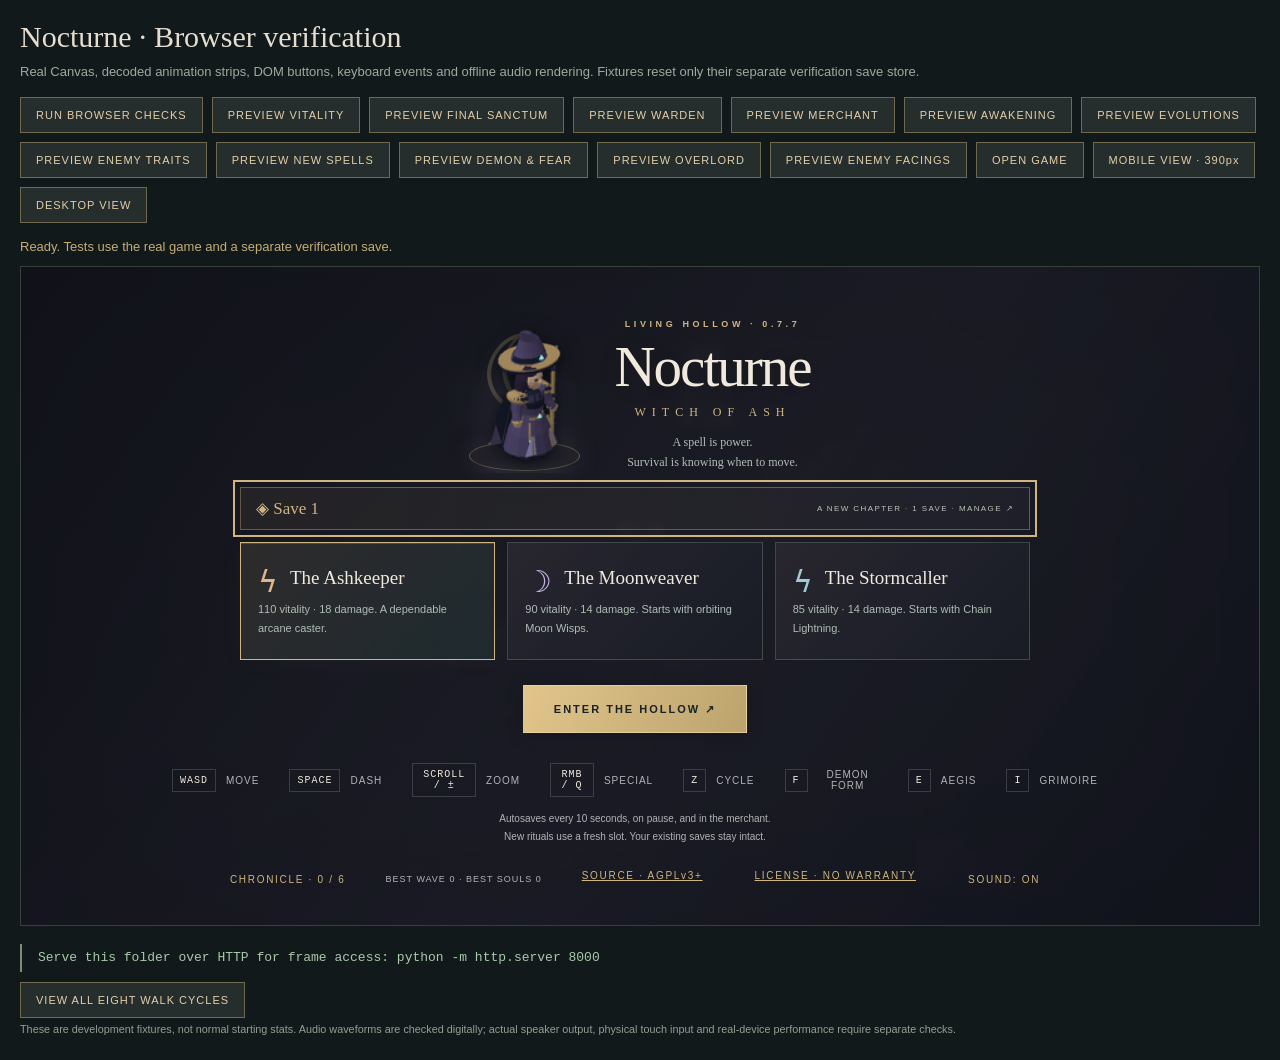
==== commit 23d7eb97: "Restore canonical AGPLv3 text and separate project notices" ====
--- a/JSCanvasEdition/browser-tests.html
+++ b/JSCanvasEdition/browser-tests.html
@@ -1,4 +1,9 @@
 <!doctype html>
+<!--
+SPDX-License-Identifier: AGPL-3.0-or-later
+Copyright (C) 2026 Javanshir Gurbanzade
+This file is part of Nocturne. See the distribution's LICENSE and NOTICE files.
+-->
 <html lang="en">
 <meta charset="utf-8">
 <meta name="viewport" content="width=device-width,initial-scale=1">
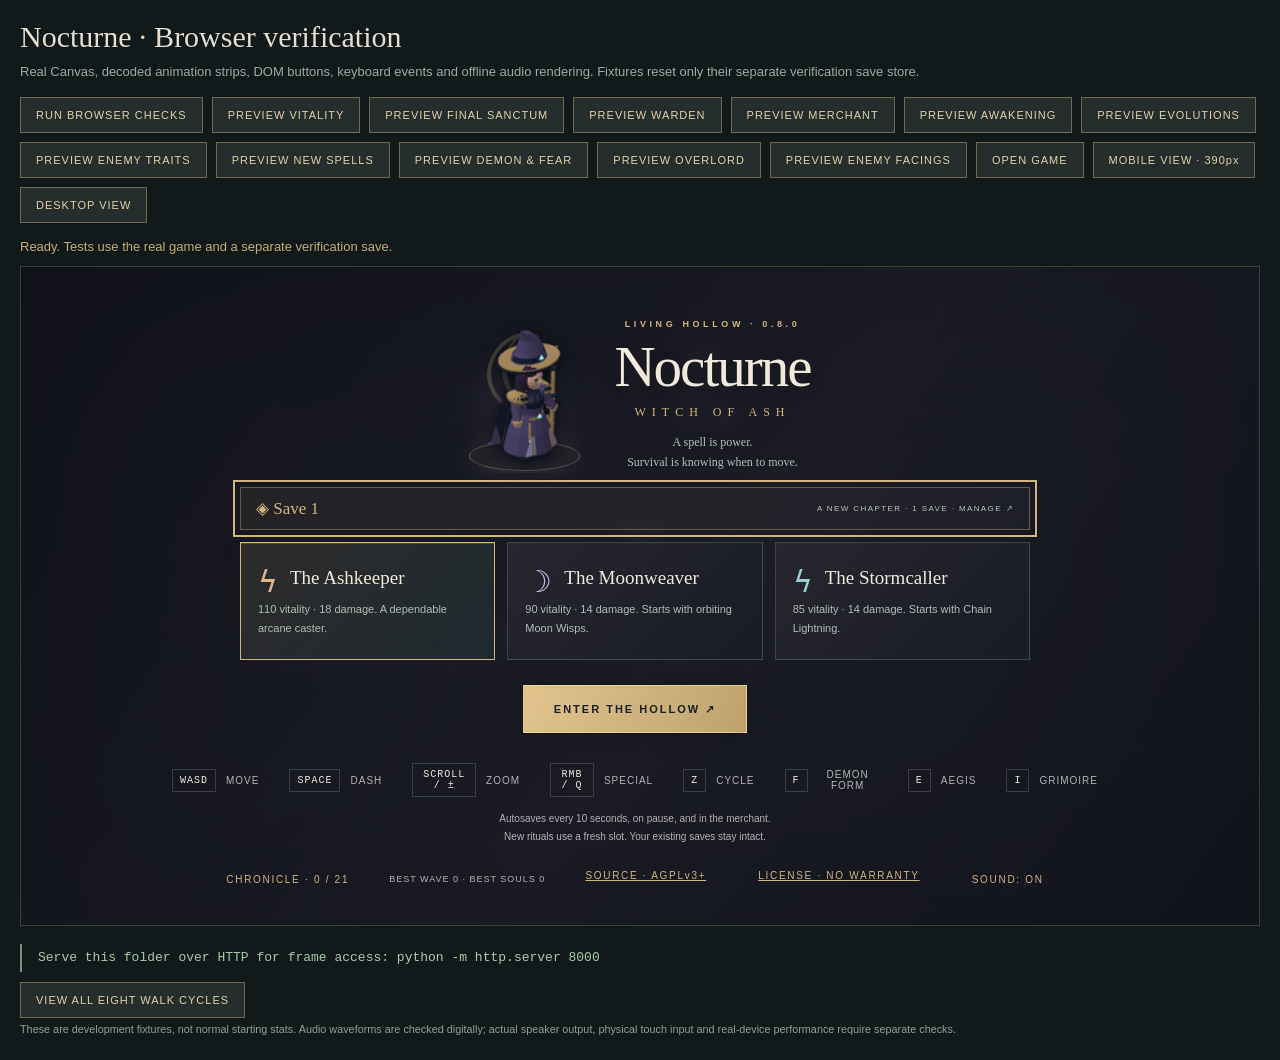
==== commit bbec10aa: "feat: release v0.8.0 Ascension Foundations" ====
--- a/JSCanvasEdition/browser-tests.html
+++ b/JSCanvasEdition/browser-tests.html
@@ -77,14 +77,14 @@
   test('pause and resume buttons',()=>{key('Escape');check(g.state==='paused'&&doc.querySelector('#resume'),'Pause did not open');doc.querySelector('#resume').click();check(g.state==='playing','Resume failed');});
   test('three level cards apply exactly one gift',()=>{g.reset();g.addXP(8);g.ui.levelUp();check(doc.querySelectorAll('[data-choice]').length===3,'Expected 3 cards');doc.querySelector('[data-choice="0"]').click();check(g.player.pendingLevels===0&&g.player.upgrades.length===1,'Gift was lost or duplicated');});
   test('grimoire preserves pending choices',()=>{g.addXP(g.player.xpNeeded);g.ui.levelUp();const ids=g.ui.choices.map(c=>c.id).join(',');key('KeyI');check(doc.querySelectorAll('.spell-entry').length===12,'Missing spell descriptions');key('Escape');check(g.state==='levelup'&&ids===g.ui.choices.map(c=>c.id).join(','),'Cards changed while reading');doc.querySelector('[data-choice="0"]').click();});
-  test('merchant lock survives real reroll click',()=>{g.player.gold=500;g.ui.openShop();doc.querySelector('[data-lock="0"]').click();const id=g.ui.slots[0].item.id,price=g.ui.slots[0].price;doc.querySelector('[data-reroll]').click();check(g.ui.slots[0].item.id===id&&g.ui.slots[0].price===price&&g.ui.slots[0].locked,'Lock failed');});
+  test('merchant lock survives real reroll click',()=>{g.sanctum={x:0,y:0,radius:420,phase:'cleared',bossId:1};g.nextId=Math.max(1,g.nextId);g.bossDefeated=true;g.finishWave();while(g.player.pendingLevels)g.ui.chooseLevel(0);g.player.gold=500;g.ui.openShop();doc.querySelector('[data-lock="0"]').click();const id=g.ui.slots[0].item.id,price=g.ui.slots[0].price;doc.querySelector('[data-reroll]').click();check(g.ui.slots[0].item.id===id&&g.ui.slots[0].price===price&&g.ui.slots[0].locked,'Lock failed');});
   test('real purchase button debits once and sells its slot',()=>{const before=g.player.gold,price=g.ui.slots[1].price;doc.querySelector('[data-buy="1"]').click();check(g.player.gold===before-price&&g.ui.slots[1].item===null,'Purchase failed');check(!doc.querySelector('[data-buy="1"]'),'Sold slot can still be bought');});
   test('merchant save survives reconstruction',()=>{if(!g.save.available)return;const gold=g.player.gold,id=g.ui.slots[0].item.id;g.save.data=new N.SaveStore().data;check(g.continueRun()&&g.state==='shop'&&g.player.gold===gold&&g.ui.slots[0].item.id===id,'Checkpoint mismatch');});
   test('start-next-wave DOM button',()=>{const wave=g.wave;doc.querySelector('[data-start]').click();check(g.wave===wave+1&&g.state==='playing'&&g.ui.overlay.hidden,'Wave did not begin');});
   test('all twelve evolved spells render with real canvas',()=>{setup();for(const id of Object.keys(g.player.weapons))check(g.player.evolved(id),'Missing evolution');const e=new N.Enemy(g,'warden',130,0,++g.nextId);g.enemies.push(e);g.hash.insert(e);g.combat.fire(e);g.combat.lightning();g.combat.nova();g.combat.updateWisps();g.combat.update(.016);g.draw();check(g.stats.damage>0,'Spells did not hit');});
   test('Warden health HUD and telegraph draw',()=>{present('boss');check(!doc.querySelector('#boss-hud').hidden&&doc.querySelector('#boss-hp').textContent.includes('/'),'Boss HUD missing');check(g.combat.hazards.active.length===1,'Hazard missing');});
   test('low quality and reduced motion controls',()=>{g.state='playing';g.ui.pause();const old=g.quality;doc.querySelector('#quality').click();check(g.quality!==old,'Quality unchanged');const reduced=g.reducedMotion;doc.querySelector('#effects').click();check(g.reducedMotion!==reduced,'Motion setting unchanged');});
-  test('death summary preserves the same chapter and wave on retry',()=>{g.state='playing';const wave=g.wave;g.player.gold=101;g.die();check(doc.querySelector('.damage-report')&&doc.querySelector('#retry'),'Summary missing');doc.querySelector('#retry').click();check(g.wave===wave&&g.waveTime===0&&g.player.gold===50&&g.state==='playing','Retry failed');g.ui.title();doc.querySelector('#chronicle').click();check(doc.querySelectorAll('.achievement').length===6,'Chronicle missing');});
+  test('death summary preserves the same chapter and wave on retry',()=>{g.state='playing';const wave=g.wave;g.player.gold=101;g.die();check(doc.querySelector('.damage-report')&&doc.querySelector('#retry'),'Summary missing');doc.querySelector('#retry').click();check(g.wave===wave&&g.waveTime===0&&g.player.gold===50&&g.state==='playing','Retry failed');g.ui.title();doc.querySelector('#chronicle').click();check(doc.querySelectorAll('.achievement').length===N.ACHIEVEMENTS.length,'Chronicle missing');});
   test('eight-direction packed atlas clips draw correctly',()=>{
     g.reducedMotion=false;g.reset();
     for(const [direction,x,y] of [['N',0,-1],['NE',1,-1],['E',1,0],['SE',1,1],['S',0,1],['SW',-1,1],['W',-1,0],['NW',-1,-1]]){
@@ -203,7 +203,7 @@
   test('0.6.0 real UNLEASH button activates without auto-spending',()=>{g.reset();g.abilities.jewel(200);g.ui.hudFrame=3;g.ui.updateHUD();doc.querySelector('#demon-button').click();check(g.player.progress.demonTime===20&&g.player.progress.essence===0,'Unleash click failed');});
   test('0.6.0 health feedback stays readable in reduced motion and low quality',()=>{present('vitality');g.quality='low';g.reducedMotion=true;g.draw();check(g.player.healthEvents.some(e=>e.kind==='hurt')&&g.player.healthEvents.some(e=>e.kind==='heal'),'Missing health cues');g.ui.hudFrame=3;g.ui.updateHUD();check(doc.querySelector('#health-text').style.color!=='','Low health HUD missing');});
   test('0.6.0 timer creates sanctum and cannot open merchant early',()=>{g.reset();g.waveTime=g.waveDuration;g.update(.01);check(g.sanctum?.phase==='waiting'&&g.state==='playing'&&!g.boss,'Timer skipped hunt');g.draw();g.ui.hudFrame=3;g.ui.updateHUD();check(doc.querySelector('#timer').textContent==='SEEK SEAL','Objective missing');});
-  test('0.6.0 entering sanctum summons one guardian; defeat opens merchant',()=>{g.player.x=g.sanctum.x;g.player.y=g.sanctum.y;g.update(.01);check(g.sanctum.phase==='fighting'&&g.enemies.filter(e=>e.boss).length===1,'Guardian missing or duplicated');g.boss.spawnDelay=0;g.boss.hit(1e9);g.update(.01);check(['shop','levelup'].includes(g.state),'Guardian did not finish wave');});
+  test('0.6.0 entering sanctum summons one guardian; defeat opens merchant',()=>{g.player.x=g.sanctum.x;g.player.y=g.sanctum.y;g.update(.01);check(g.sanctum.phase==='fighting'&&g.enemies.filter(e=>e.boss).length===1,'Guardian missing or duplicated');g.boss.spawnDelay=0;g.boss.hit(1e9);g.update(.01);check(g.cycle.phase==='INTERMISSION'&&['playing','levelup'].includes(g.state),'Guardian did not enter preparation');});
   test('0.6.0 sanctum and stacked form survive local save reconstruction',()=>{g.reset();g.abilities.jewel(425);g.abilities.transform();g.waveTime=g.waveDuration;g.update(.01);const x=g.sanctum.x;g.checkpoint('wave');check(g.continueRun()&&g.sanctum.x===x&&g.player.progress.demonDuration===36&&g.player.progress.essence===25,'World/form restore failed');});
   test('0.6.0 sanctum marker fits inside minimap and draws at both zoom extremes',()=>{for(const zoom of [.65,1.55]){g.setZoom(zoom);g.zoomFactor=zoom;g.applyZoom();const r=N.radarLayout(g),px=r.size/2+(g.sanctum.x-g.player.x)*r.scale,py=r.size/2+(g.sanctum.y-g.player.y)*r.scale;check(px>6&&px<r.size-6&&py>6&&py<r.size-6,'Objective clipped');g.draw();}});
   test('0.6.1 keyboard E raises the shield and HUD shows its charge',()=>{g.reset();key('KeyE');key('KeyE','keyup');g.ui.hudFrame=3;g.ui.updateHUD();check(g.player.progress.aegis>0&&doc.querySelector('#shield-button').disabled,'Shield missing');check(doc.querySelector('#shield-text').textContent.includes('SHIELD'),'Shield HUD missing');});
@@ -317,6 +317,15 @@
   test('0.7.6 hostile appearance, command ownership and real muzzle positions survive save restore',()=>{
     setup();g.enemies=[];g.state='playing';g.time=5;g.waveTime=g.waveDuration;N.Sanctum.create(g);g.player.x=g.sanctum.x;g.player.y=g.sanctum.y;N.Sanctum.update(g);const e=g.boss;e.guardian.tier=4;g.summonMinions(e);const commander=g.enemies.find(x=>x.summonedBy===e.id&&x.type==='overlord');check(commander,'No actual commander was summoned');const id=commander.id,origin=N.Orbitals.origin(commander,'salvo'),grade=N.HostileVisuals.grade(commander);g.checkpoint('wave');check(g.continueRun(),'Restore failed');const restored=g.enemies.find(x=>x.id===id),after=N.Orbitals.origin(restored,'salvo');check(N.HostileVisuals.role(restored)==='commander'&&N.HostileVisuals.grade(restored)===grade,'Role or progression changed');check(origin.x===after.x&&origin.y===after.y,'Restore moved the muzzle');
   });
+  test('0.8.0 all 16 Ascension cards and future status work through real buttons',()=>{
+    g.reset();doc.querySelector('#ascension-button').click();check(g.state==='ascension','Ascension did not open');check(doc.querySelectorAll('[data-ascension-tier]').length===16,'Missing tiers');doc.querySelector('[data-ascension-tier="national-power"]').click();check(doc.querySelector('#begin-ascension-trial').disabled,'Unimplemented trial is usable');doc.querySelector('#close-ascension').click();check(g.state==='playing','Return failed');
+  });
+  test('0.8.0 preparation movement, merchant return, paused timer and early start use real DOM',()=>{
+    g.reset();g.sanctum={x:0,y:0,radius:420,phase:'cleared',bossId:1};g.nextId=1;g.bossDefeated=true;g.finishWave();g.ui.hudFrame=3;g.ui.updateHUD();check(!doc.querySelector('#preparation-panel').hidden,'Preparation panel missing');const x=g.player.x;g.input.x=1;g.update(.25);g.input.clear();check(g.player.x>x,'Preparation movement failed');doc.querySelector('#open-merchant').click();const remaining=g.cycle.remaining;g.update(10);check(g.state==='shop'&&g.cycle.remaining===remaining,'Merchant consumed time');doc.querySelector('#leave-merchant').click();check(g.state==='playing'&&g.cycle.phase==='INTERMISSION','Merchant returned to combat');g.ui.hudFrame=3;g.ui.updateHUD();doc.querySelector('#start-next-wave').click();check(g.wave===2&&g.cycle.phase==='COMBAT','Early start failed');check(!N.WaveCycle.start(g),'Late callback skipped a wave');
+  });
+  test('0.8.0 First Ember succeeds once and its saved tier survives reload',()=>{
+    g.reset();g.wave=3;g.player.level=10;g.player.weapons.bolt=g.player.weapons.orbit=4;g.sanctum={x:0,y:0,radius:420,phase:'cleared',bossId:1};g.nextId=1;g.bossDefeated=true;g.finishWave();N.AscensionUI.open(g);const b=doc.querySelector('#begin-ascension-trial');check(!b.disabled,'Introductory trial unavailable');b.click();check(g.player.ascension.pendingTrial,'Trial did not begin');g.input.x=1;g.player.dash();for(let i=0;i<1220&&g.player.ascension.pendingTrial;i++)g.update(1/60);g.input.clear();check(g.player.ascension.currentTier==='e-plus','Tier not earned');g.checkpoint('intermission');check(g.continueRun()&&g.player.ascension.currentTier==='e-plus','Tier lost on reload');check(!N.AscensionTrials.start(g),'Trial rewarded twice');
+  });
   output.textContent=results.join('\n')+`\n\n${passed} passed; ${failed} failed.`;status.textContent=`Browser checks: ${passed} passed; ${failed} failed.`;
   present('boss');status.textContent=`Browser checks: ${passed} passed; ${failed} failed. Warden fixture shown below.`;
   run.disabled=false;
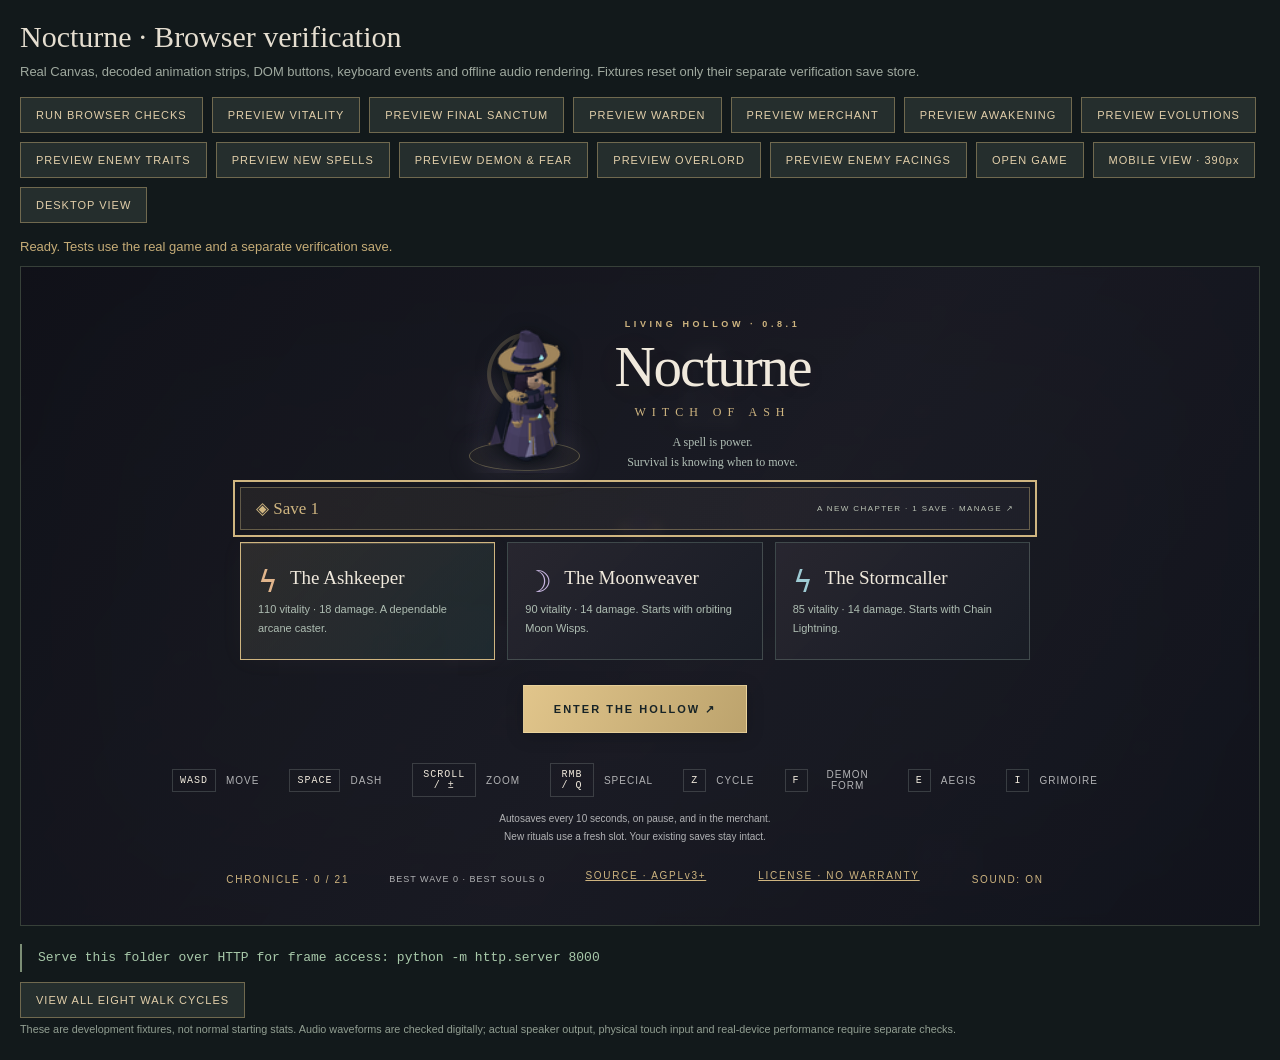
==== commit ba05b8ab: "feat: improve Ascension balance and powers in v0.8.1" ====
--- a/JSCanvasEdition/browser-tests.html
+++ b/JSCanvasEdition/browser-tests.html
@@ -317,14 +317,20 @@
   test('0.7.6 hostile appearance, command ownership and real muzzle positions survive save restore',()=>{
     setup();g.enemies=[];g.state='playing';g.time=5;g.waveTime=g.waveDuration;N.Sanctum.create(g);g.player.x=g.sanctum.x;g.player.y=g.sanctum.y;N.Sanctum.update(g);const e=g.boss;e.guardian.tier=4;g.summonMinions(e);const commander=g.enemies.find(x=>x.summonedBy===e.id&&x.type==='overlord');check(commander,'No actual commander was summoned');const id=commander.id,origin=N.Orbitals.origin(commander,'salvo'),grade=N.HostileVisuals.grade(commander);g.checkpoint('wave');check(g.continueRun(),'Restore failed');const restored=g.enemies.find(x=>x.id===id),after=N.Orbitals.origin(restored,'salvo');check(N.HostileVisuals.role(restored)==='commander'&&N.HostileVisuals.grade(restored)===grade,'Role or progression changed');check(origin.x===after.x&&origin.y===after.y,'Restore moved the muzzle');
   });
-  test('0.8.0 all 16 Ascension cards and future status work through real buttons',()=>{
-    g.reset();doc.querySelector('#ascension-button').click();check(g.state==='ascension','Ascension did not open');check(doc.querySelectorAll('[data-ascension-tier]').length===16,'Missing tiers');doc.querySelector('[data-ascension-tier="national-power"]').click();check(doc.querySelector('#begin-ascension-trial').disabled,'Unimplemented trial is usable');doc.querySelector('#close-ascension').click();check(g.state==='playing','Return failed');
+  test('0.8.1 all 16 Ascension cards and independent gates work through real buttons',()=>{
+    g.reset();doc.querySelector('#ascension-button').click();check(g.state==='ascension','Ascension did not open');check(doc.querySelectorAll('[data-ascension-tier]').length===16,'Missing tiers');doc.querySelector('[data-ascension-tier="national-power"]').click();check(doc.querySelector('#begin-ascension-trial').disabled,'Unmet requirements allowed a trial');doc.querySelector('#close-ascension').click();check(g.state==='playing','Return failed');
   });
   test('0.8.0 preparation movement, merchant return, paused timer and early start use real DOM',()=>{
     g.reset();g.sanctum={x:0,y:0,radius:420,phase:'cleared',bossId:1};g.nextId=1;g.bossDefeated=true;g.finishWave();g.ui.hudFrame=3;g.ui.updateHUD();check(!doc.querySelector('#preparation-panel').hidden,'Preparation panel missing');const x=g.player.x;g.input.x=1;g.update(.25);g.input.clear();check(g.player.x>x,'Preparation movement failed');doc.querySelector('#open-merchant').click();const remaining=g.cycle.remaining;g.update(10);check(g.state==='shop'&&g.cycle.remaining===remaining,'Merchant consumed time');doc.querySelector('#leave-merchant').click();check(g.state==='playing'&&g.cycle.phase==='INTERMISSION','Merchant returned to combat');g.ui.hudFrame=3;g.ui.updateHUD();doc.querySelector('#start-next-wave').click();check(g.wave===2&&g.cycle.phase==='COMBAT','Early start failed');check(!N.WaveCycle.start(g),'Late callback skipped a wave');
   });
   test('0.8.0 First Ember succeeds once and its saved tier survives reload',()=>{
     g.reset();g.wave=3;g.player.level=10;g.player.weapons.bolt=g.player.weapons.orbit=4;g.sanctum={x:0,y:0,radius:420,phase:'cleared',bossId:1};g.nextId=1;g.bossDefeated=true;g.finishWave();N.AscensionUI.open(g);const b=doc.querySelector('#begin-ascension-trial');check(!b.disabled,'Introductory trial unavailable');b.click();check(g.player.ascension.pendingTrial,'Trial did not begin');g.input.x=1;g.player.dash();for(let i=0;i<1220&&g.player.ascension.pendingTrial;i++)g.update(1/60);g.input.clear();check(g.player.ascension.currentTier==='e-plus','Tier not earned');g.checkpoint('intermission');check(g.continueRun()&&g.player.ascension.currentTier==='e-plus','Tier lost on reload');check(!N.AscensionTrials.start(g),'Trial rewarded twice');
+  });
+  test('0.8.1 rank power, preceding-tier differences and deeper requirements are visible',()=>{
+    g.reset();N.AscensionUI.open(g,'d-minus');check(doc.querySelector('.ascension-detail').textContent.includes('Total spell mastery ranks'),'Mastery gate missing');check(doc.querySelector('.ascension-detail').textContent.includes('Emberwake'),'Combat ability missing');check(doc.querySelector('.ascension-detail').textContent.includes('1.38'),'Damage multiplier missing');doc.querySelector('#close-ascension').click();
+  });
+  test('0.8.1 a real -D ordeal advances and earned dash power damages a real enemy',()=>{
+    g.reset();N.Ascension.award(g.player,'e-plus','trial',1);g.player.ascension.completedTrials.push('first-ember');g.player.level=30;g.player.weapons.bolt=g.player.weapons.orbit=g.player.weapons.lightning=8;g.player.progress.mastery.bolt=1;g.player.ascension.progress={completedWaves:3,guardians:3};g.stats.elites=10;g.wave=3;g.sanctum={x:0,y:0,radius:420,phase:'cleared',bossId:1};g.nextId=1;g.bossDefeated=true;g.finishWave();N.AscensionUI.open(g);check(!doc.querySelector('#begin-ascension-trial').disabled,'-D requirements not accepted');doc.querySelector('#begin-ascension-trial').click();g.input.x=1;for(let i=0;i<1600&&g.player.ascension.pendingTrial;i++){g.player.dash();g.update(1/60);}g.input.clear();check(g.player.ascension.currentTier==='d-minus','-D ordeal failed');N.WaveCycle.start(g);g.player.dashRemaining=g.player.dashTimer=0;const e=new N.Enemy(g,'slime',g.player.x+40,g.player.y,g.nextId++);e.maxHp=e.hp=10000;g.enemies.push(e);check(g.player.dash()&&e.hp<10000,'Earned dash pulse did not damage a foe');
   });
   output.textContent=results.join('\n')+`\n\n${passed} passed; ${failed} failed.`;status.textContent=`Browser checks: ${passed} passed; ${failed} failed.`;
   present('boss');status.textContent=`Browser checks: ${passed} passed; ${failed} failed. Warden fixture shown below.`;
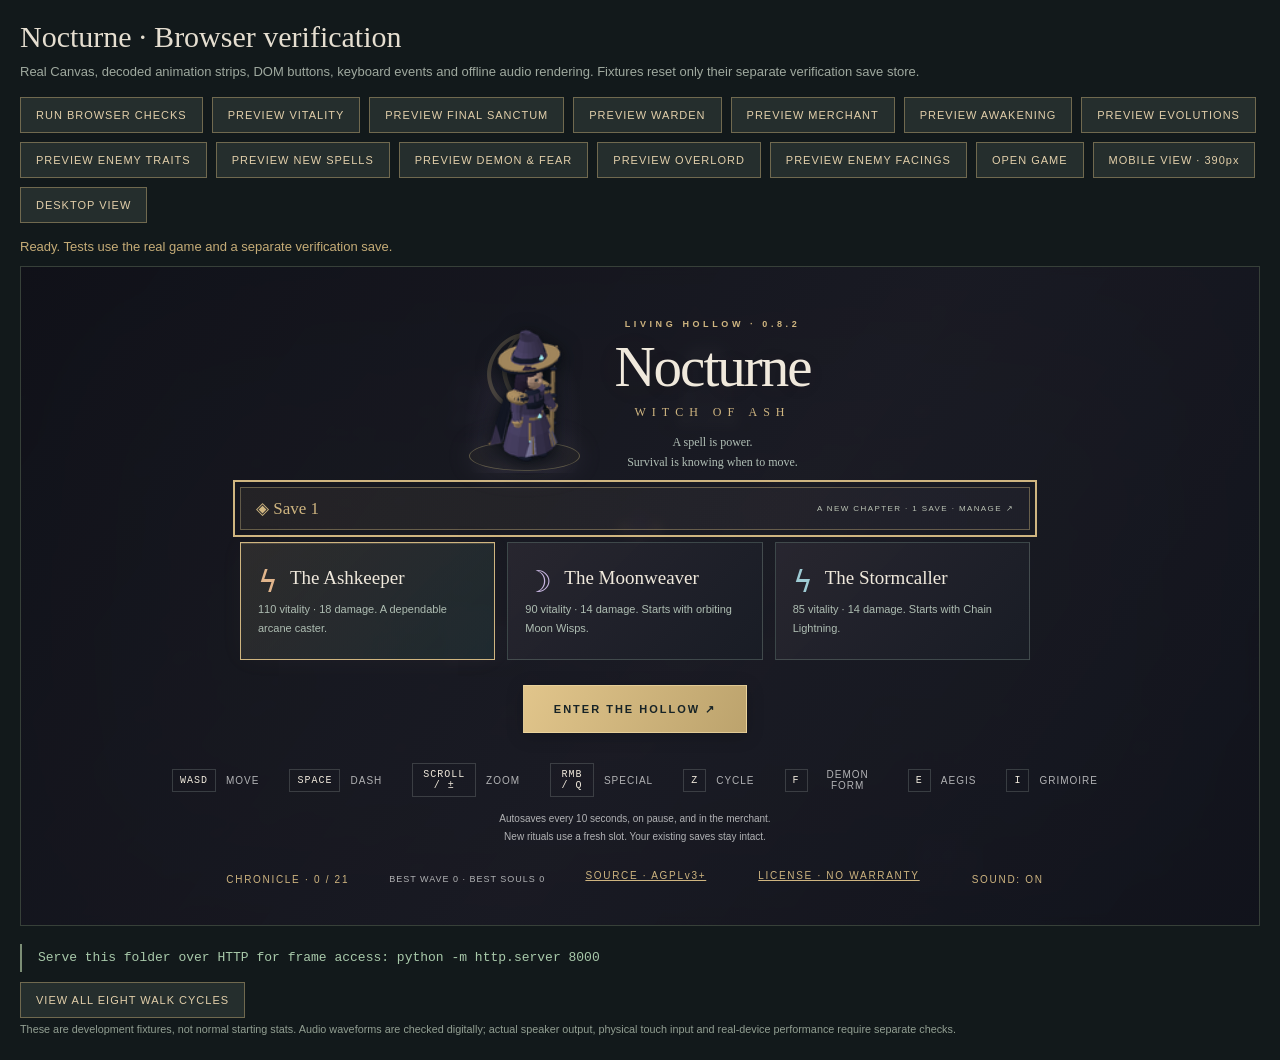
==== commit b4ffb002: "fix: steady preparation and improve Cinder Halo in v0.8.2" ====
--- a/JSCanvasEdition/browser-tests.html
+++ b/JSCanvasEdition/browser-tests.html
@@ -332,6 +332,12 @@
   test('0.8.1 a real -D ordeal advances and earned dash power damages a real enemy',()=>{
     g.reset();N.Ascension.award(g.player,'e-plus','trial',1);g.player.ascension.completedTrials.push('first-ember');g.player.level=30;g.player.weapons.bolt=g.player.weapons.orbit=g.player.weapons.lightning=8;g.player.progress.mastery.bolt=1;g.player.ascension.progress={completedWaves:3,guardians:3};g.stats.elites=10;g.wave=3;g.sanctum={x:0,y:0,radius:420,phase:'cleared',bossId:1};g.nextId=1;g.bossDefeated=true;g.finishWave();N.AscensionUI.open(g);check(!doc.querySelector('#begin-ascension-trial').disabled,'-D requirements not accepted');doc.querySelector('#begin-ascension-trial').click();g.input.x=1;for(let i=0;i<1600&&g.player.ascension.pendingTrial;i++){g.player.dash();g.update(1/60);}g.input.clear();check(g.player.ascension.currentTier==='d-minus','-D ordeal failed');N.WaveCycle.start(g);g.player.dashRemaining=g.player.dashTimer=0;const e=new N.Enemy(g,'slime',g.player.x+40,g.player.y,g.nextId++);e.maxHp=e.hp=10000;g.enemies.push(e);check(g.player.dash()&&e.hp<10000,'Earned dash pulse did not damage a foe');
   });
+  test('0.8.2 wave completion clears shake and repeated preparation frames stay still',()=>{
+    g.reset();g.shake=8;g.hurtFlash=.25;g.hitStop=.025;g.sanctum={x:0,y:0,radius:420,phase:'cleared',bossId:1};g.nextId=1;g.bossDefeated=true;g.finishWave();check(g.shake===0&&g.hurtFlash===0&&g.hitStop===0,'Victory feedback leaked into preparation');g.draw();g.draw();const a=g.canvas.toDataURL();g.draw();check(g.canvas.toDataURL()===a,'Stationary preparation pixels still jitter');g.abilities.begin();g.abilities.release();check(g.shake>0,'Preparation ability fixture did not create feedback');for(let i=0;i<60;i++)g.update(1/60);check(g.shake===0,'New preparation shake never decayed');
+  });
+  test('0.8.2 evolved Cinder Halo automatically reaches a midrange enemy on real Canvas',()=>{
+    g.reset('moon');g.player.weapons.orbit=4;g.player.relics.cinder=true;g.player.critChance=0;g.combat.cooldown=99;const e=new N.Enemy(g,'gargoyle',g.player.x+260,g.player.y+30,++g.nextId);e.maxHp=e.hp=10000;e.speed=0;g.enemies.push(e);g.hash.insert(e);g.combat.spellTimers.halo=0;g.combat.update(1/60);check(e.hp<10000&&e.burn===3&&e.burnSource==='orbit','Ranged ignition failed');check(g.combat.effects.active.some(e=>e.kind==='cinder'),'No ranged Cinder effect');check(g.combat.projectiles.active.length===0,'Unexpected projectile population');g.draw();
+  });
   output.textContent=results.join('\n')+`\n\n${passed} passed; ${failed} failed.`;status.textContent=`Browser checks: ${passed} passed; ${failed} failed.`;
   present('boss');status.textContent=`Browser checks: ${passed} passed; ${failed} failed. Warden fixture shown below.`;
   run.disabled=false;
